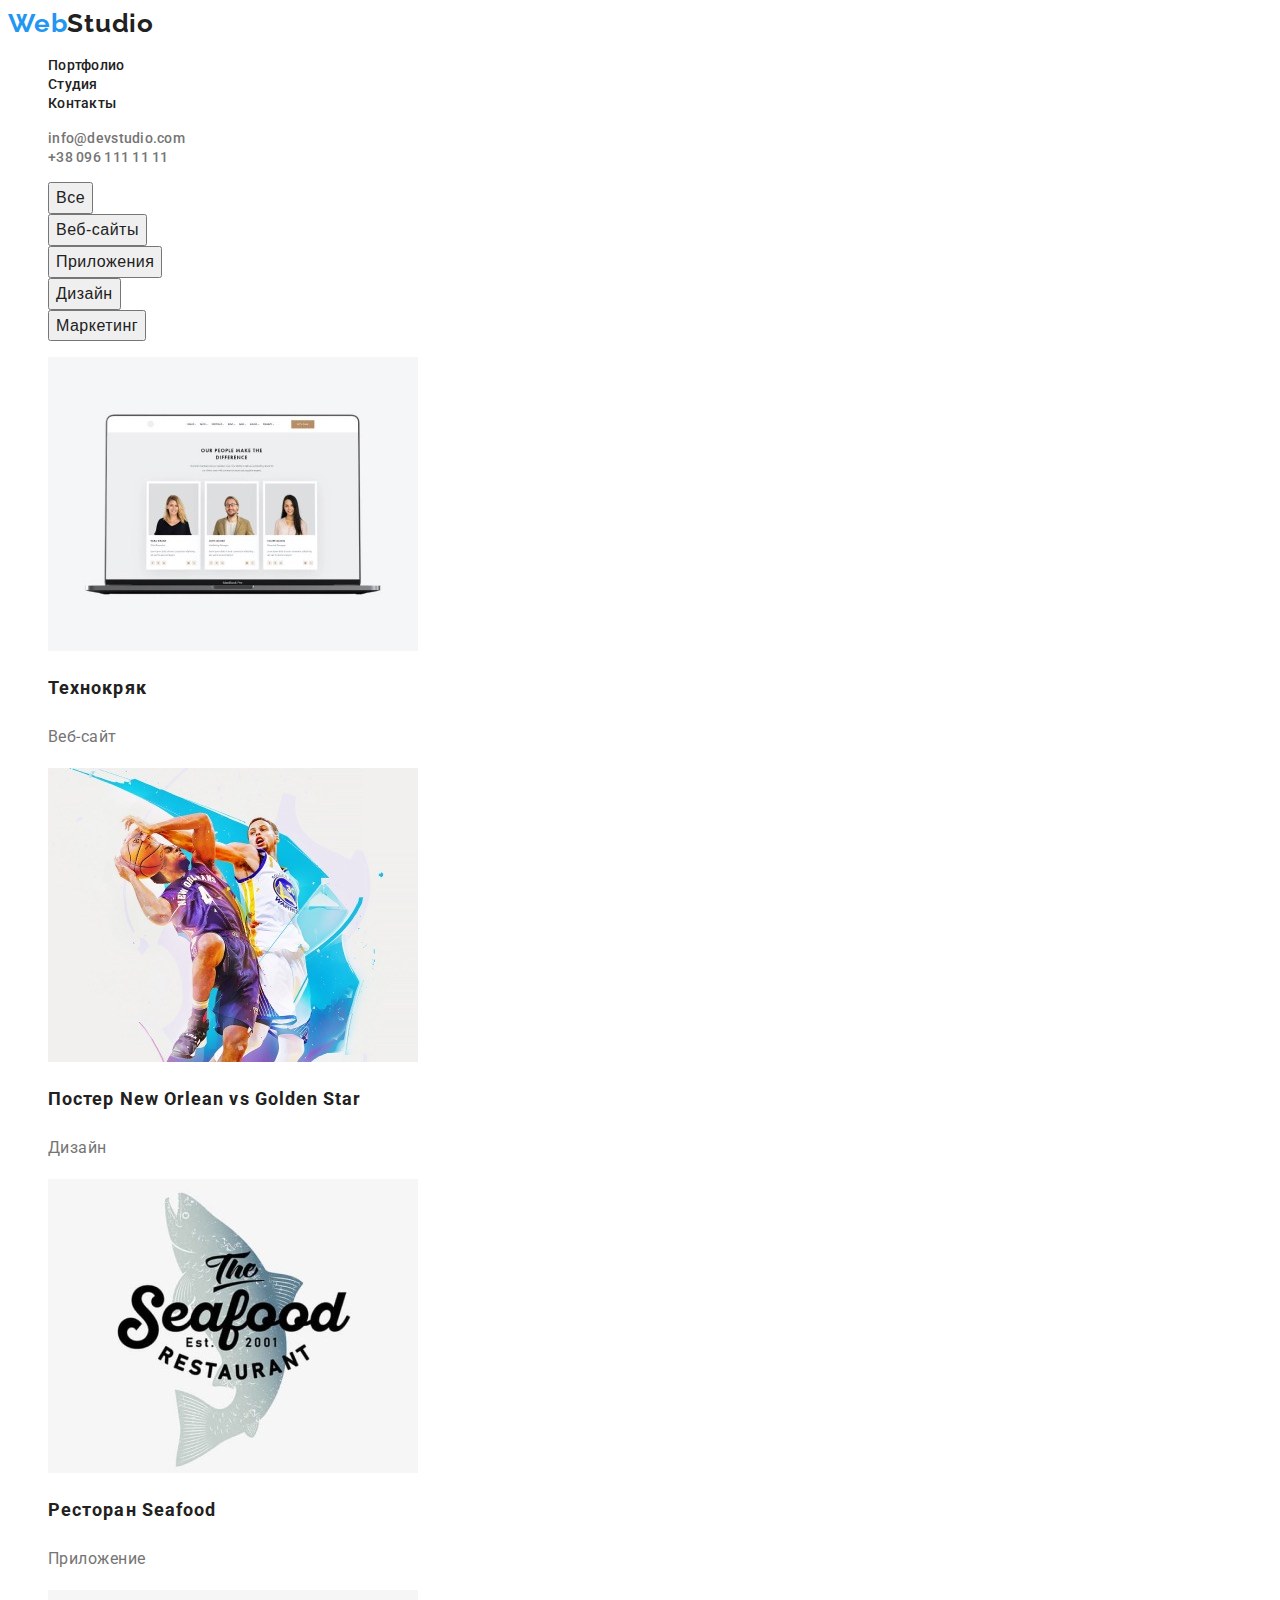
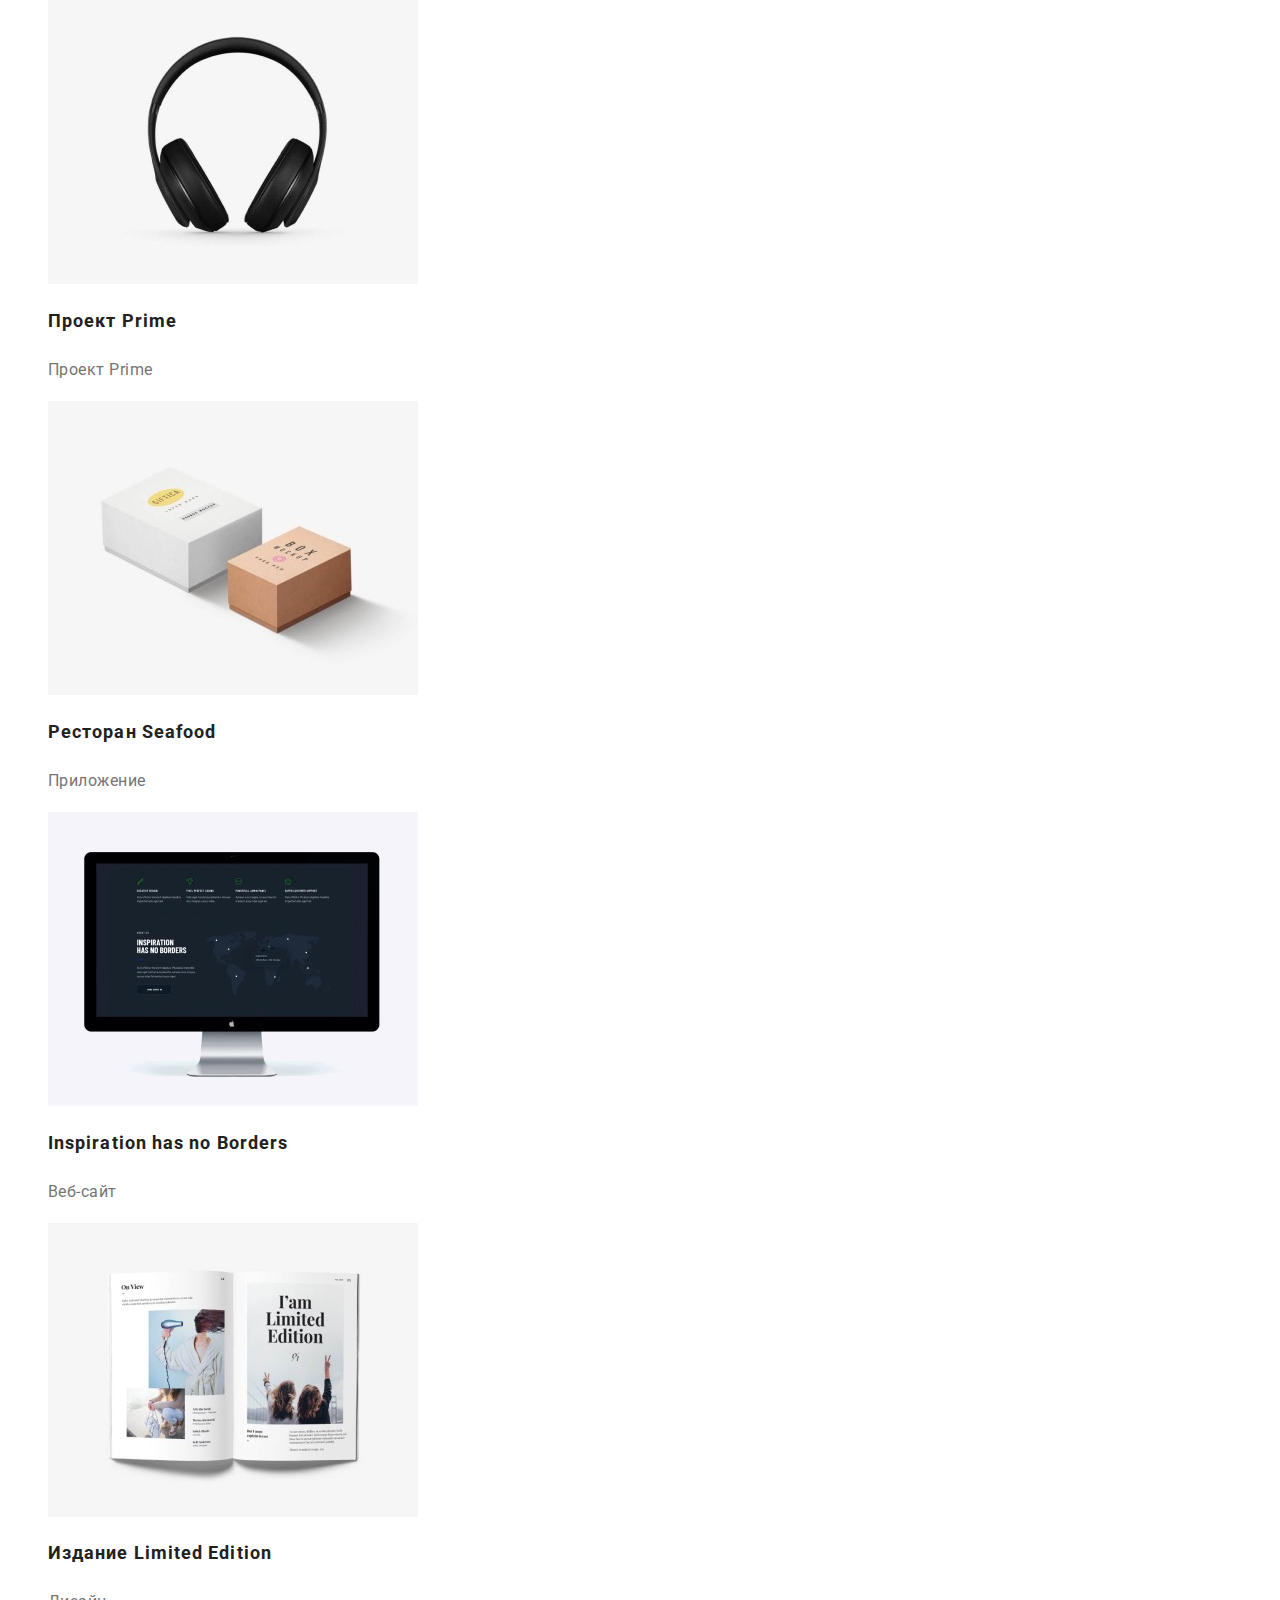
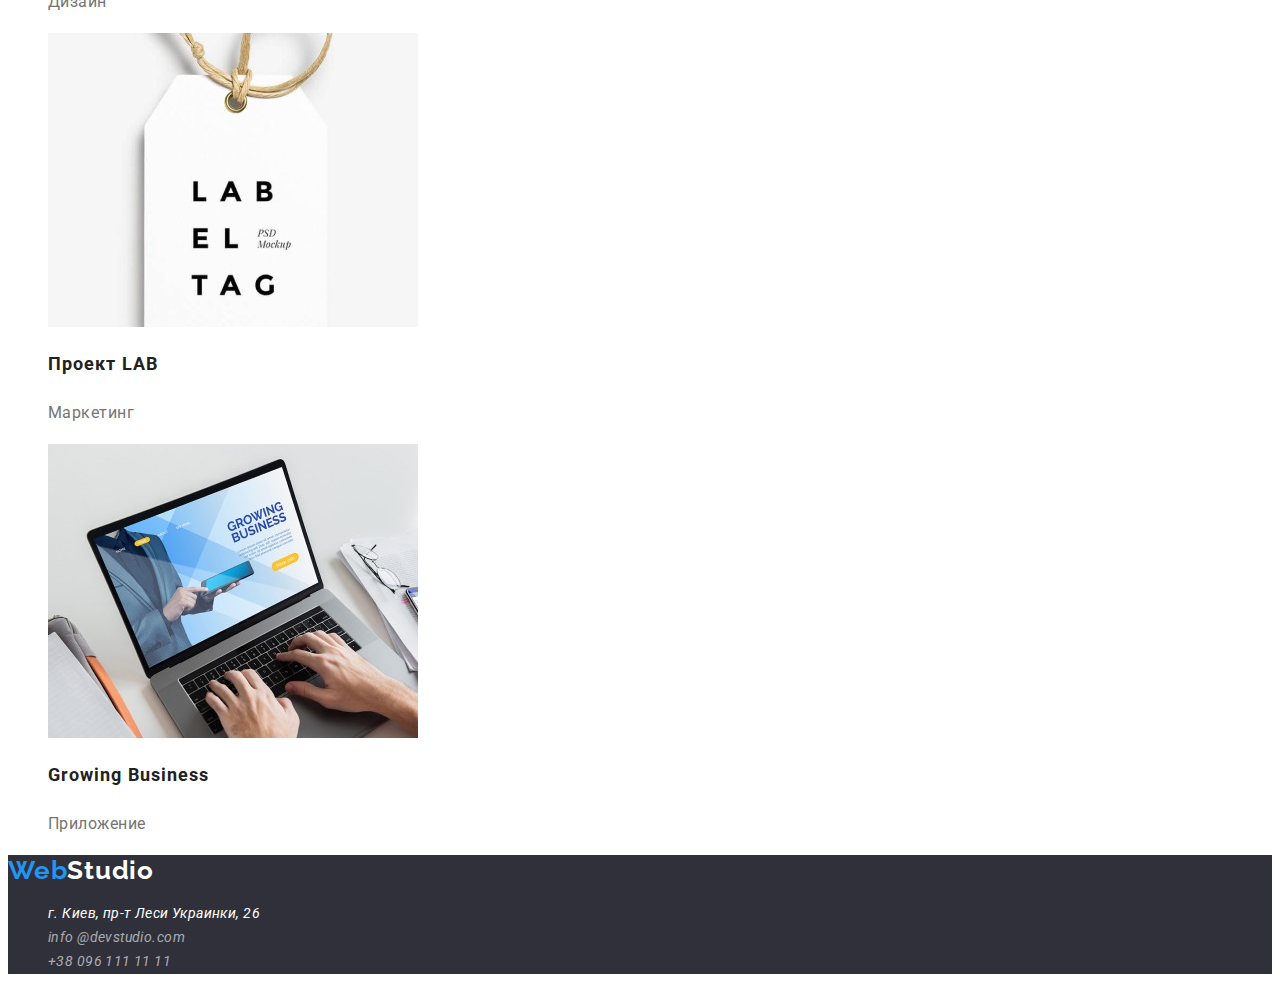
==== portfolio.html @ d3c2b0e6 "Лого" ====
<!DOCTYPE html>
 <html lang="ru">
 <head>
     <meta charset="UTF-8">
     <meta http-equiv="X-UA-Compatible" content="IE=edge">
     <meta name="viewport" content="width=device-width, initial-scale=1.0">
        <title>goit-markup-hw-01</title>
        <link rel="preconnect" href="https://fonts.googleapis.com">
        <link rel="preconnect" href="https://fonts.gstatic.com" crossorigin>
        <link href="https://fonts.googleapis.com/css2?family=Raleway:wght@700&family=Roboto:wght@400;500;700;900&display=swap"
            rel="stylesheet">
        <link rel="stylesheet" href="./css/styles.css">
 </head>
 <body>
     <!-- -------------------HEADER---------------------- -->
    <header class="header">
        <nav class="header-navigation">
            <a class="link" href="./index.html"><span class="header-logo">Web</span><span
                    class="header-logo2">Studio</span></a>
            <ul class="list header-list">
                <li><a class="link header-link headr-item" href="./portfolio.html">Портфолио</a></li>
                <li><a class="link header-link headr-item" href="./index.html">Студия</a></li>
                <li><a class="link header-link headr-item" href="">Контакты</a></li>
            </ul>
        </nav>
        <ul class="list contact">
            <li><a class="header-mail link" href="mailto:info@devstudio.com">info@devstudio.com</a></li>
            <li><a class="header-tel link" href="tel.:+380961111111">+38 096 111 11 11</a></li>
        </ul>
    </header>
    <!-- -------------------HEADER---------------------- -->
    <!-- -------------------MAIN---------------------- -->
    <main>
      <section>
            <h1 class="title">Наши работы</h1>
        <ul class="list">
            <li><button class="main-btn pointer" type="button">Все</button></li>
            <li><button class="main-btn pointer" type="button">Веб-сайты</button></li>
            <li><button class="main-btn pointer" type="button">Приложения</button></li>
            <li><button class="main-btn pointer" type="button">Дизайн</button></li>
            <li><button class="main-btn pointer" type="button">Маркетинг</button></li>
       </ul>
        </section>
        <section>
        <ul class="list">
            <li>
                <img src="images/web-site.jpg" alt="Ноутбук с открытым веб-сайтом" width="370">
                    <h2 class="hero-subtitle">Технокряк</h2>
                    <p class="hero-text">Веб-сайт</p>
            </li>
            <li>
                <img src="images/basketball.jpg" alt="играют в баскетбол" width="370">
                    <h2 class="hero-subtitle">Постер New Orlean vs Golden Star</h2>
                        <p class="hero-text">Дизайн</p>
            </li>
            <li>
                <img src="images/fish.jpg " alt="постер рыбного ресторана" width="370">
                    <h2 class="hero-subtitle">Ресторан Seafood</h2>
                    <p class="hero-text">Приложение</p>
            </li>
            <li>
                <img src="images/headphones.jpg" alt="наушники" width="370">
                    <h2 class="hero-subtitle">Проект Prime</h2>
                    <p class="hero-text">Проект Prime</p>
            </li>
            <li>
                <img src="images/box.jpg" alt="ящики" width="370">
                    <h2 class="hero-subtitle">Ресторан Seafood</h2>
                    <p class="hero-text">Приложение</p>
            </li>
            <li>
                <img src="images/screen.jpg" alt="экран с веб-сайтом" width="370">
                    <h2 class="hero-subtitle" lang="en">Inspiration has no Borders</h2>
                    <p class="hero-text">Веб-сайт</p>
            </li>
            <li>
                <img src="images/magazine.jpg" alt="журнал" width="370">
                    <h2 class="hero-subtitle">Издание Limited Edition</h2>
                    <p class="hero-text">Дизайн</p>
            </li>
            <li>
                <img src="images/label.jpg" alt="етикетка" width="370">
                    <h2 class="hero-subtitle">Проект LAB</h2>
                    <p class="hero-text">Маркетинг</p>
            </li>
            <li>
                <img src="images/laptop.jpg" alt="ноутбук" width="370">
                    <h2 class="hero-subtitle" lang="en">Growing Business</h2>
                    <p class="hero-text">Приложение</p>
            </li>
        </ul>
        </section>
    </main>
    <!-- -------------------MAIN---------------------- -->
    <!-- -------------------FOOTER---------------------- -->
<footer class="footer">
    <a class="link" href=""><span class="footer-logo">Web</span><span class="footer-logo2">Studio</span></a>
    <address>
        <ul class="list">
            <li><a class="footer-address link" href="https://goo.gl/maps/cXe5NP5aKkesT4md6" target="_blank">г. Киев,
                    пр-т Леси Украинки, 26</a></li>
            <li><a class="footer-mail link" href="mailto:info@devstudio.com">info @devstudio.com</a></li>
            <li><a class="footer-tel link" href="tel.:+380961111111">+38 096 111 11 11</a></li>
        </ul>
    </address>
</footer>
<!-- -------------------FOOTER---------------------- -->
 </body>
 </html>
---- css/styles.css ----
:root {
  --main-title-color: #ffffff;
  --second-title-color: #212121;
  --main-text-color: #757575;
  --second-text-color: rgba(255, 255, 255, 0.6);
  --accent-color: #2196f3;
  --main-btn-color: #ffffff;
  --header-text-color: #212121;
  --second-btn-color: #212121;
}

body {
  font-family: 'Roboto', sans-serif;
}
.list {
  list-style: none;
}
.link {
  text-decoration: none;
}

/*-----------------HEADER-----------------*/
.header-logo {
  font-family: Raleway;
  font-weight: 700;
  font-size: 26px;
  line-height: 1.19;
  letter-spacing: 0.03em;
  color: var(--accent-color);
}
.header-logo2 {
  font-family: Raleway;
  font-weight: 700;
  font-size: 26px;
  line-height: 1.19;
  letter-spacing: 0.03em;
  color: var(--header-text-color);
}
.header-link {
  font-weight: 500;
  font-size: 14px;
  line-height: 1.14;
  letter-spacing: 0.02em;
  color: var(--header-text-color);
}
.header-link:hover,
.header-link:focus {
  color: var(--accent-color);
}

.header-mail {
  font-weight: 500;
  font-size: 14px;
  line-height: 1.14;
  letter-spacing: 0.02em;
  color: var(--main-text-color);
}
.header-mail:hover,
.header-mail:focus {
  color: var(--accent-color);
}
.header-tel {
  font-weight: 500;
  font-size: 14px;
  line-height: 1.14;
  letter-spacing: 0.02em;
  color: var(--main-text-color);
}
.header-tel:hover,
.header-tel:focus {
  color: var(--accent-color);
}
/*-----------------HEADER-----------------*/
/*--------------HERO----------------------*/
.pointer {
  cursor: pointer;
}

.title {
  display: none;
}
.hero-title {
  font-weight: 900;
  font-size: 44px;
  line-height: 1.36;
  /* or 136% */
  text-align: center;
  letter-spacing: 0.06em;
  text-transform: uppercase;
  color: var(--main-title-color);
}
.hero {
  background-color: #2f303a;
}
.hero-button {
  font-size: 16px;
  line-height: 1.87;
  /* identical to box height, or 187% */
  display: flex;
  align-items: center;
  text-align: center;
  letter-spacing: 0.06em;
  color: var(--main-btn-color);
}
/*.hero-button:hover .hero-button:focus {
}*/

/*--------------HERO----------------------*/
/*--------------ABOUT---------------------*/
.about-title {
  font-size: 14px;
  line-height: 1.14;
  letter-spacing: 0.03em;
  text-transform: uppercase;
  color: var(--second-title-color);
}
.about-text {
  font-size: 14px;
  line-height: 1.71;
  letter-spacing: 0.03em;
  color: var(--main-text-color);
}
.about-title2 {
  font-size: 36px;
  line-height: 1.16;
  text-align: center;
  letter-spacing: 0.03em;
  color: var(--second-title-color);
}
/*--------------ABOUT---------------------*/
/*------------------MAIN-------------------*/
.main-title {
  font-size: 36px;
  line-height: 1.16;
  text-align: center;
  letter-spacing: 0.03em;
  color: var(--second-title-color);
}
.main-subtitle {
  font-weight: 500;
  font-size: 16px;
  line-height: 1.18;
  text-align: center;
  letter-spacing: 0.03em;
  color: var(--second-title-color);
}
.main-text {
  font-size: 16px;
  line-height: 1.18;
  text-align: center;
  letter-spacing: 0.03em;
  color: var(--main-text-color);
}
/*------------------MAIN-------------------*/
/*--------------------FOOTER----------------------*/
.footer {
  background-color: #2f303a;
}
.footer-logo {
  font-family: Raleway;
  font-weight: 700;
  font-size: 26px;
  line-height: 1.19;
  letter-spacing: 0.03em;
  color: var(--accent-color);
}
.footer-logo2 {
  font-family: Raleway;
  font-weight: 700;
  font-size: 26px;
  line-height: 1.19;
  letter-spacing: 0.03em;
  color: var(--main-btn-color);
}
.footer-address {
  font-size: 14px;
  line-height: 1.71;
  letter-spacing: 0.03em;
  color: var(--main-title-color);
}
.footer-address:hover,
.footer-address:focus {
  color: var(--accent-color);
}

.footer-mail {
  font-weight: normal;
  font-size: 14px;
  line-height: 1.71;
  letter-spacing: 0.03em;
  color: var(--second-text-color);
}
.footer-mail:hover,
.footer-mail:focus {
  color: var(--accent-color);
}
.footer-tel {
  font-size: 14px;
  line-height: 1.71;
  letter-spacing: 0.03em;
  color: var(--second-text-color);
}
.footer-tel:hover,
.footer-tel:focus {
  color: var(--accent-color);
}
/*--------------------FOOTER----------------------*/

/*---------------PORTOFOLIO--------------*/
.main-btn {
  font-weight: 500;
  font-size: 16px;
  line-height: 1.62;
  text-align: center;
  letter-spacing: 0.03em;
  color: var(--second-btn-color);
}
.hero-subtitle {
  font-size: 18px;
  line-height: 2;
  letter-spacing: 0.06em;
  color: var(--header-text-color);
}
.hero-text {
  font-size: 16px;
  line-height: 1.87;
  letter-spacing: 0.03em;
  color: var(--main-text-color);
}
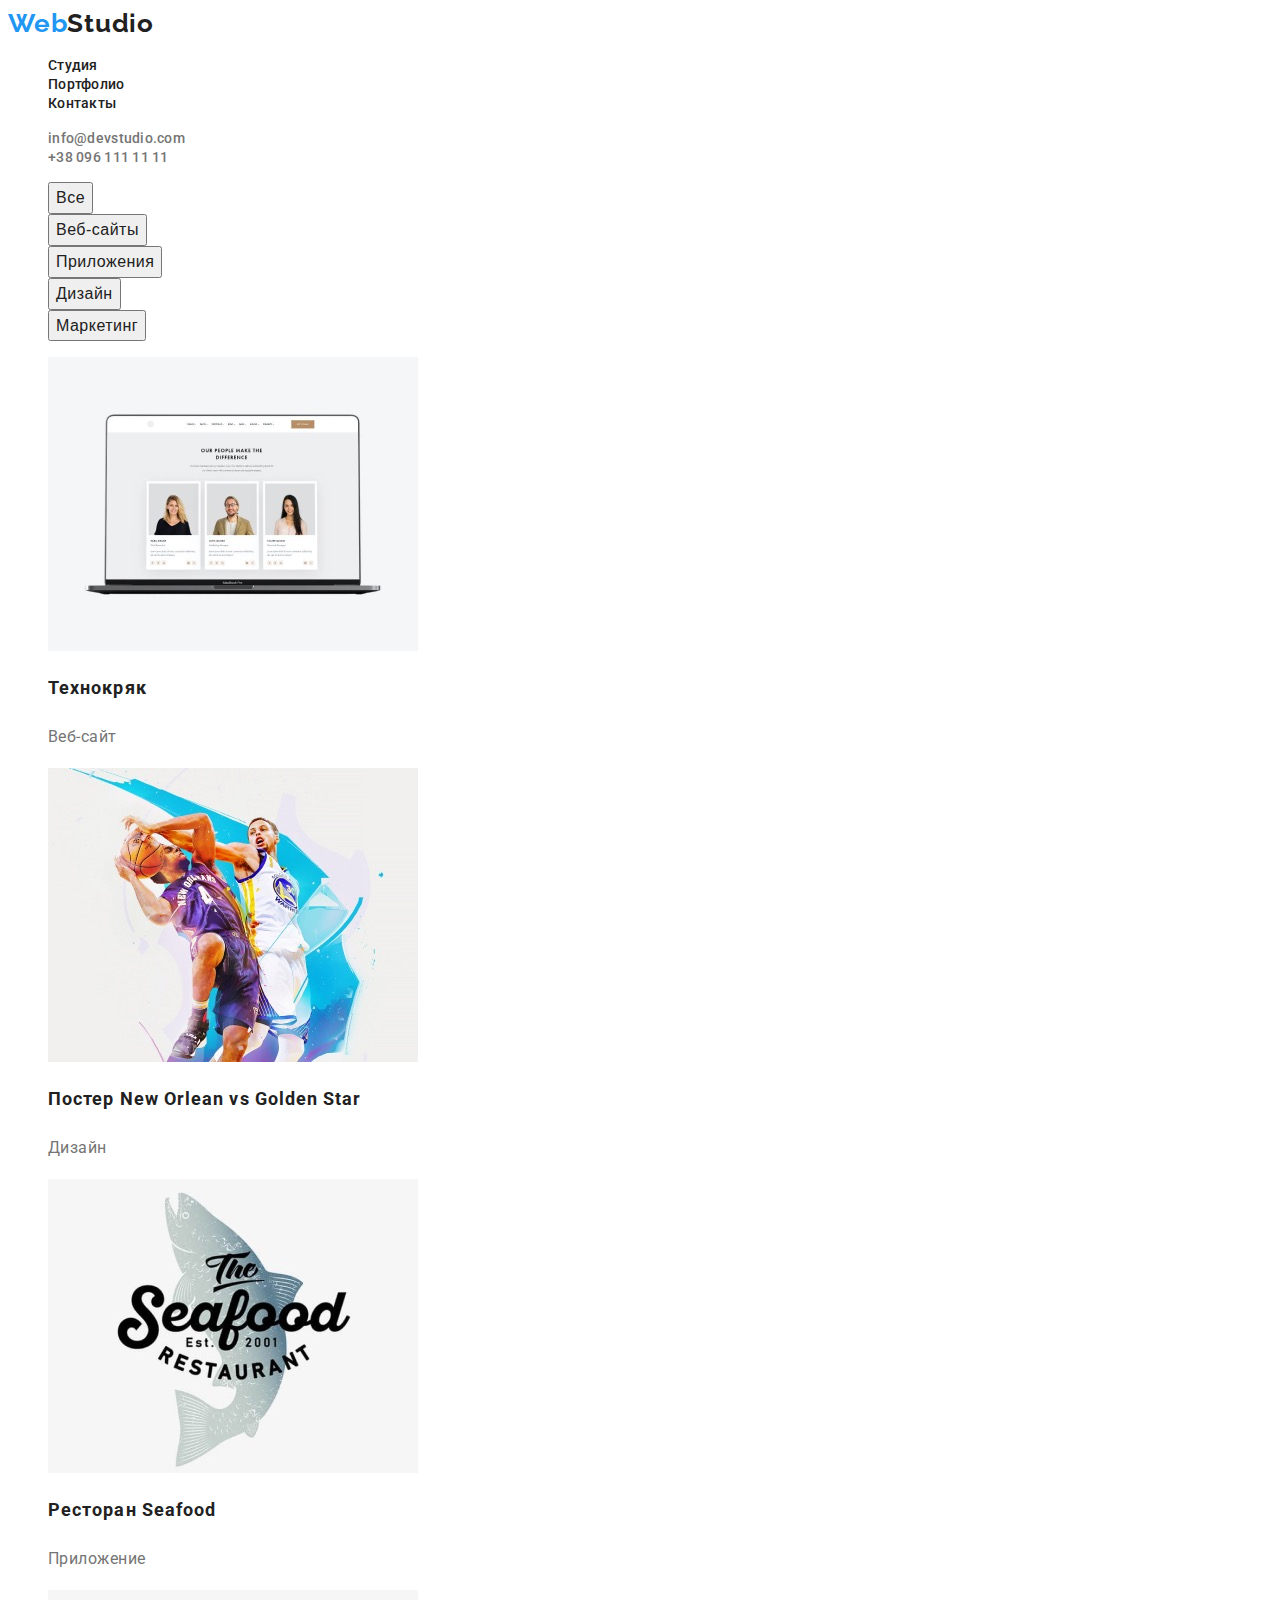
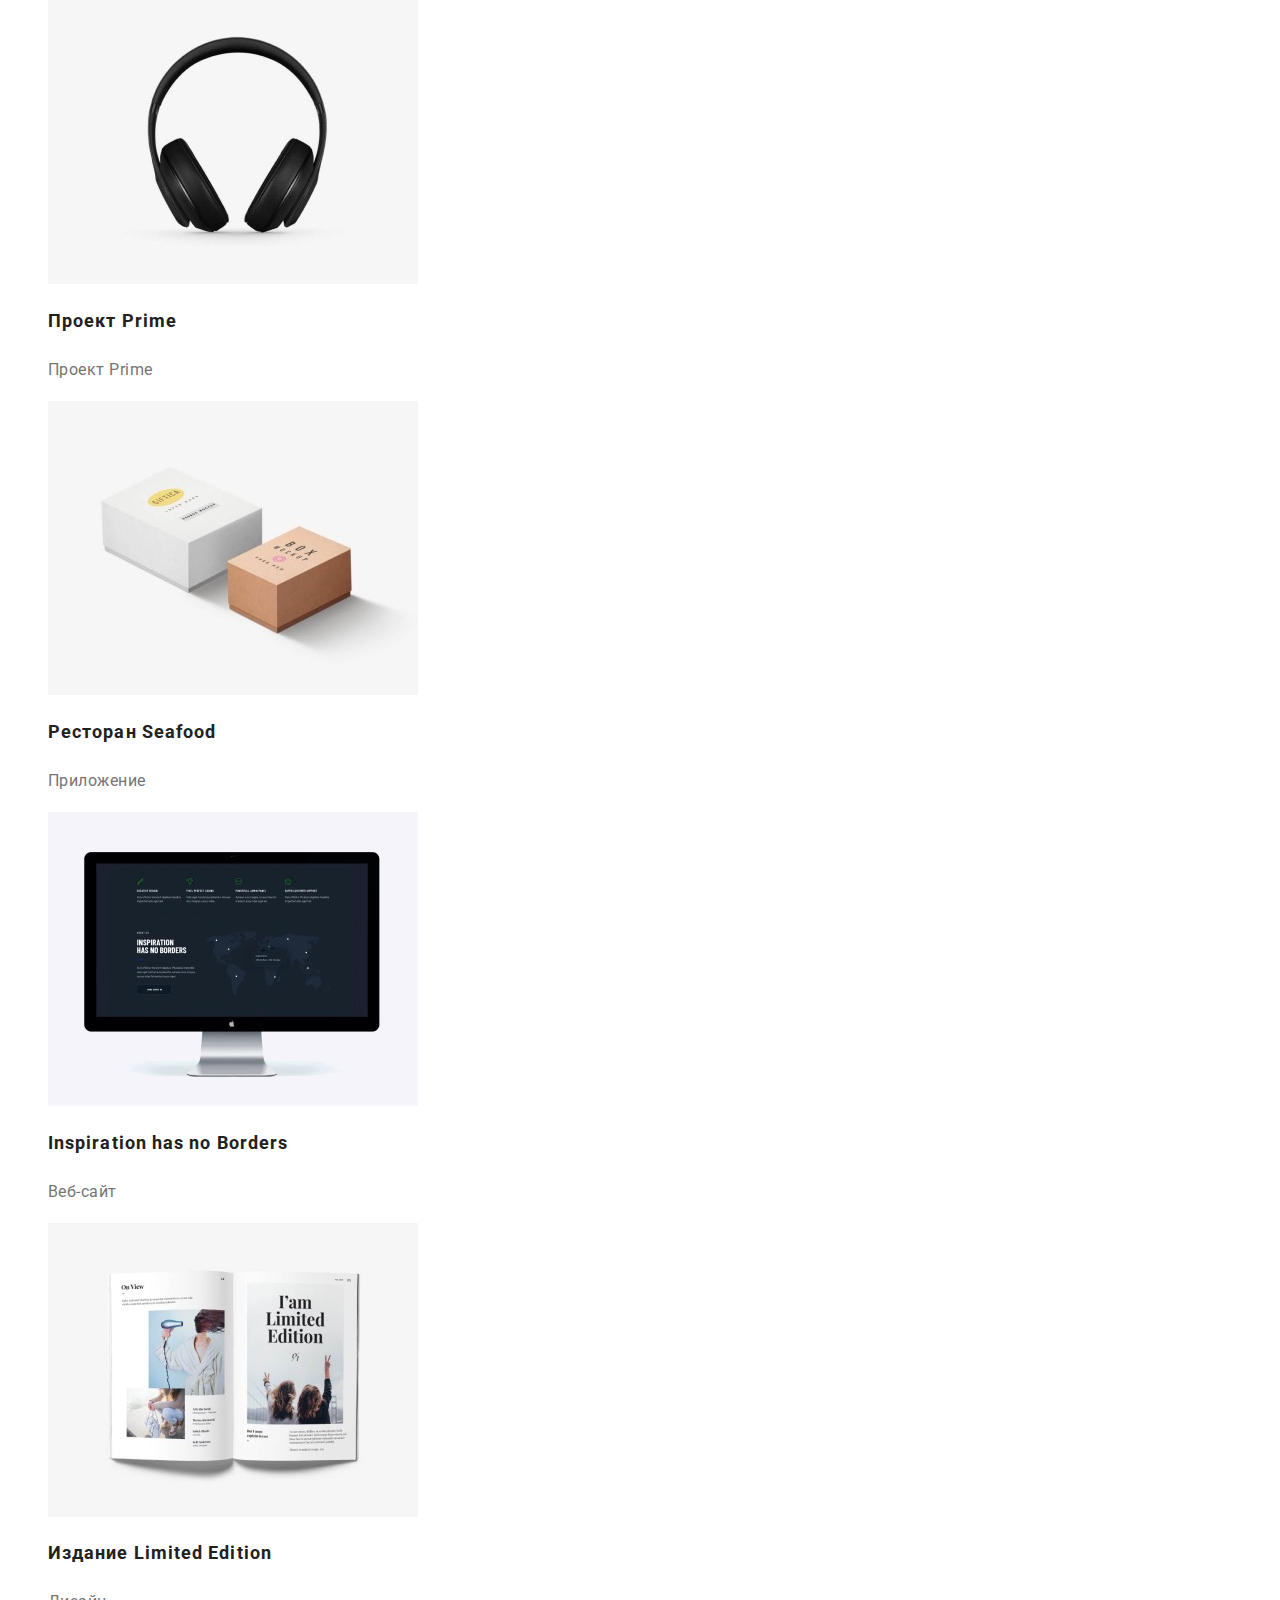
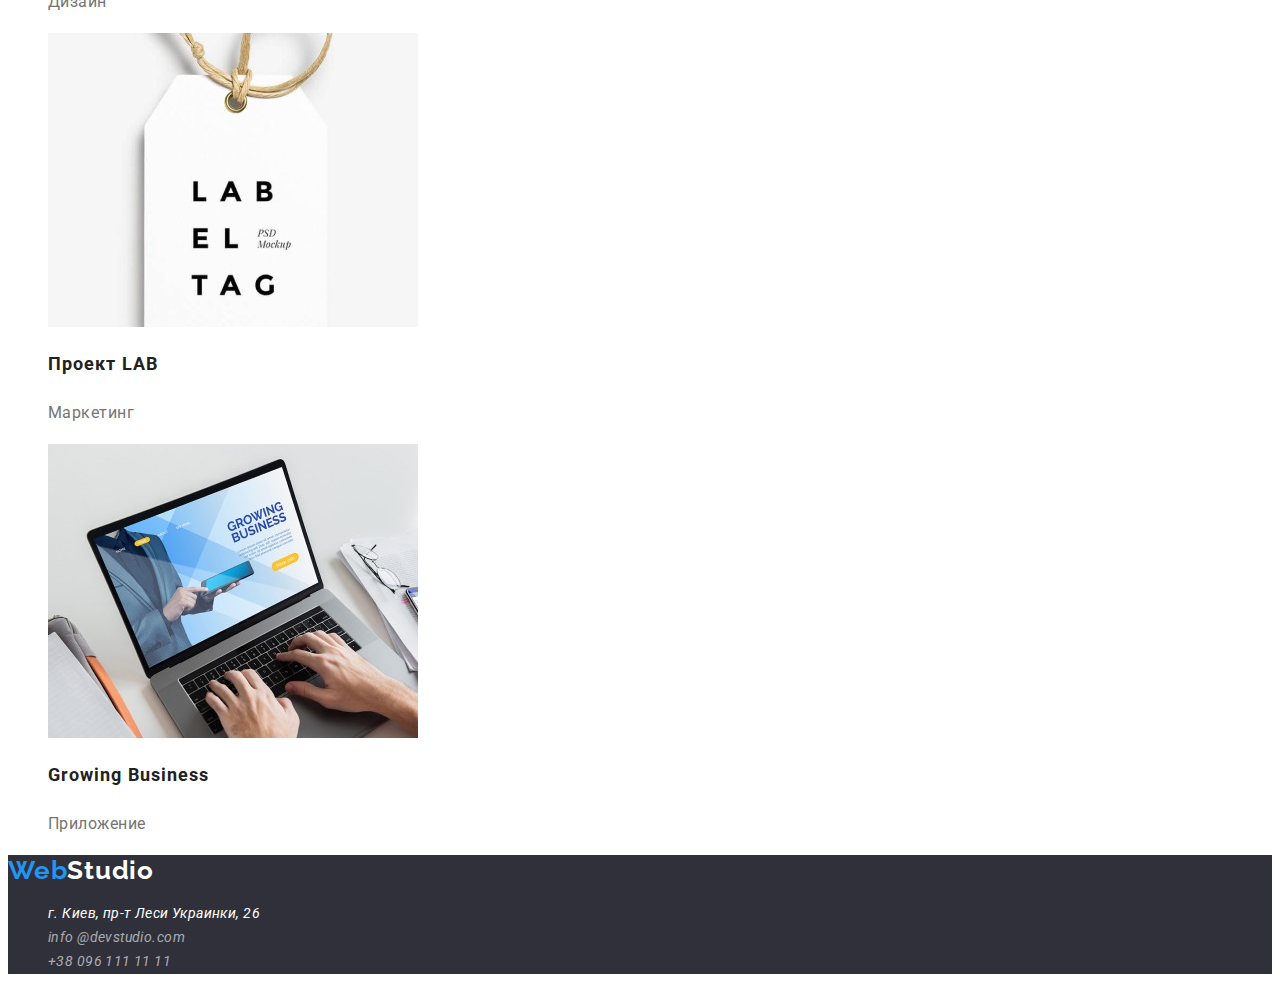
==== commit cc99b5e3: "цвет кнопки" ====
--- a/portfolio.html
+++ b/portfolio.html
@@ -18,8 +18,8 @@
             <a class="link" href="./index.html"><span class="header-logo">Web</span><span
                     class="header-logo2">Studio</span></a>
             <ul class="list header-list">
+                <li><a class="link header-link headr-item" href="./index.html">Студия</a></li>
                 <li><a class="link header-link headr-item" href="./portfolio.html">Портфолио</a></li>
-                <li><a class="link header-link headr-item" href="./index.html">Студия</a></li>
                 <li><a class="link header-link headr-item" href="">Контакты</a></li>
             </ul>
         </nav>
@@ -40,8 +40,7 @@
             <li><button class="main-btn pointer" type="button">Дизайн</button></li>
             <li><button class="main-btn pointer" type="button">Маркетинг</button></li>
        </ul>
-        </section>
-        <section>
+       
         <ul class="list">
             <li>
                 <img src="images/web-site.jpg" alt="Ноутбук с открытым веб-сайтом" width="370">
--- a/css/styles.css
+++ b/css/styles.css
@@ -72,9 +72,6 @@
 }
 /*-----------------HEADER-----------------*/
 /*--------------HERO----------------------*/
-.pointer {
-  cursor: pointer;
-}
 
 .title {
   display: none;
@@ -83,7 +80,6 @@
   font-weight: 900;
   font-size: 44px;
   line-height: 1.36;
-  /* or 136% */
   text-align: center;
   letter-spacing: 0.06em;
   text-transform: uppercase;
@@ -93,17 +89,24 @@
   background-color: #2f303a;
 }
 .hero-button {
+  font-weight: bold;
   font-size: 16px;
   line-height: 1.87;
-  /* identical to box height, or 187% */
   display: flex;
   align-items: center;
   text-align: center;
   letter-spacing: 0.06em;
   color: var(--main-btn-color);
 }
+.hero-button {
+  background-color: var(--accent-color);
+}
 /*.hero-button:hover .hero-button:focus {
 }*/
+
+.pointer {
+  cursor: pointer;
+}
 
 /*--------------HERO----------------------*/
 /*--------------ABOUT---------------------*/
@@ -215,6 +218,7 @@
   letter-spacing: 0.03em;
   color: var(--second-btn-color);
 }
+
 .hero-subtitle {
   font-size: 18px;
   line-height: 2;
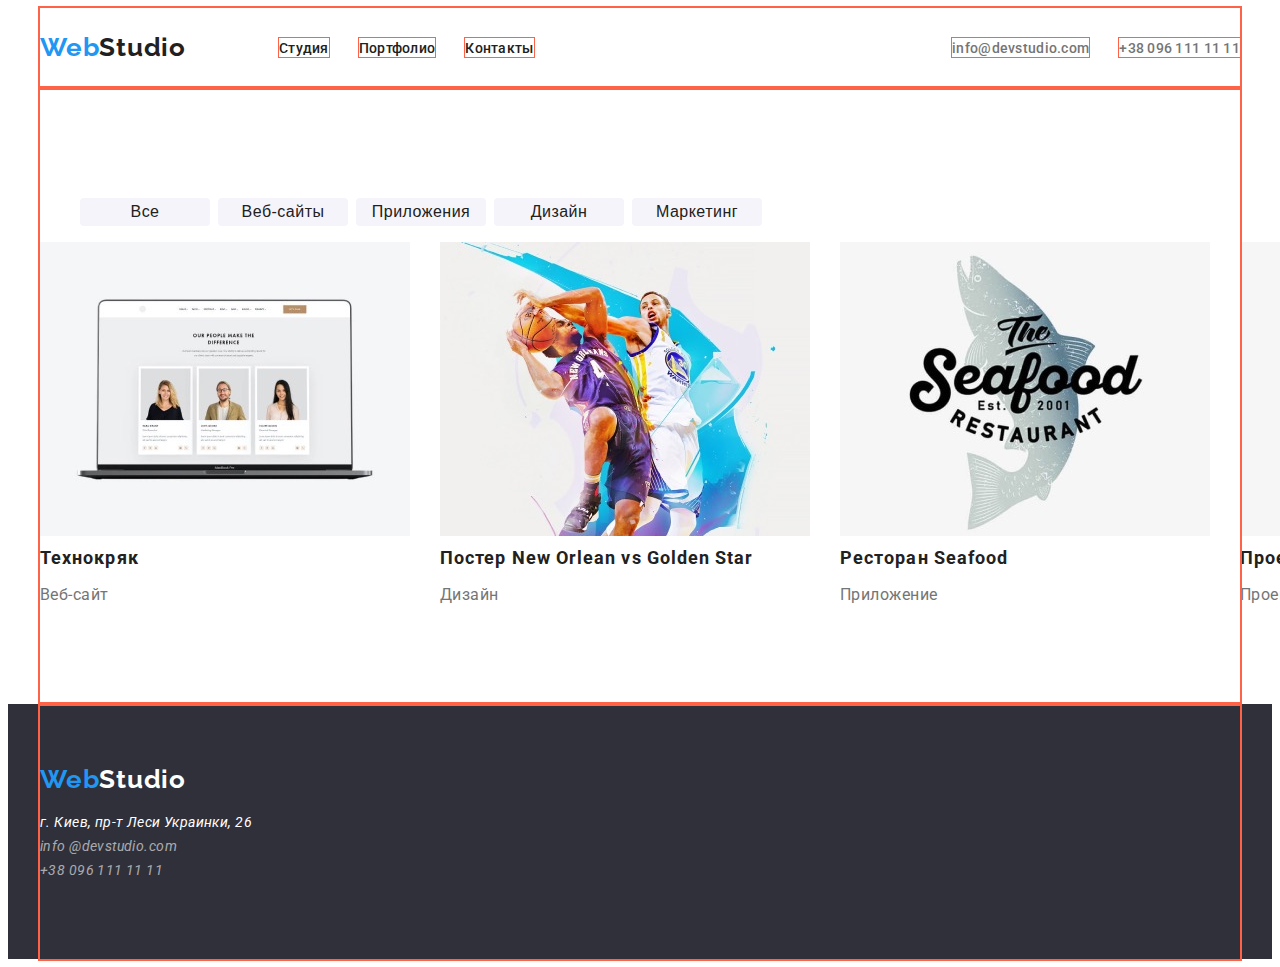
==== commit 290ba152: "Блочная модель" ====
--- a/portfolio.html
+++ b/portfolio.html
@@ -9,11 +9,15 @@
         <link rel="preconnect" href="https://fonts.gstatic.com" crossorigin>
         <link href="https://fonts.googleapis.com/css2?family=Raleway:wght@700&family=Roboto:wght@400;500;700;900&display=swap"
             rel="stylesheet">
+            <link rel="stylesheet" href="https://cdnjs.cloudflare.com/ajax/libs/modern-normalize/1.1.0/modern-normalize.min.css"
+                integrity="sha512-wpPYUAdjBVSE4KJnH1VR1HeZfpl1ub8YT/NKx4PuQ5NmX2tKuGu6U/JRp5y+Y8XG2tV+wKQpNHVUX03MfMFn9Q=="
+                crossorigin="anonymous" referrerpolicy="no-referrer" />
         <link rel="stylesheet" href="./css/styles.css">
  </head>
  <body>
      <!-- -------------------HEADER---------------------- -->
-    <header class="header">
+<header class="header">
+    <div class="container-header">
         <nav class="header-navigation">
             <a class="link" href="./index.html"><span class="header-logo">Web</span><span
                     class="header-logo2">Studio</span></a>
@@ -22,18 +26,20 @@
                 <li><a class="link header-link headr-item" href="./portfolio.html">Портфолио</a></li>
                 <li><a class="link header-link headr-item" href="">Контакты</a></li>
             </ul>
+            <ul class="list contact">
+                <li><a class="header-mail link" href="mailto:info@devstudio.com">info@devstudio.com</a></li>
+                <li><a class="header-tel link" href="tel.:+380961111111">+38 096 111 11 11</a></li>
+            </ul>
         </nav>
-        <ul class="list contact">
-            <li><a class="header-mail link" href="mailto:info@devstudio.com">info@devstudio.com</a></li>
-            <li><a class="header-tel link" href="tel.:+380961111111">+38 096 111 11 11</a></li>
-        </ul>
-    </header>
+    </div>
+</header>
     <!-- -------------------HEADER---------------------- -->
     <!-- -------------------MAIN---------------------- -->
     <main>
+        <div class="container-main-portfolio">
       <section>
-            <h1 class="title">Наши работы</h1>
-        <ul class="list">
+            <h1 class="title-portfolio">Наши работы</h1>
+        <ul class="list-btn">
             <li><button class="main-btn pointer" type="button">Все</button></li>
             <li><button class="main-btn pointer" type="button">Веб-сайты</button></li>
             <li><button class="main-btn pointer" type="button">Приложения</button></li>
@@ -41,7 +47,7 @@
             <li><button class="main-btn pointer" type="button">Маркетинг</button></li>
        </ul>
        
-        <ul class="list">
+            <ul class="list list-portfolio">
             <li>
                 <img src="images/web-site.jpg" alt="Ноутбук с открытым веб-сайтом" width="370">
                     <h2 class="hero-subtitle">Технокряк</h2>
@@ -89,19 +95,22 @@
             </li>
         </ul>
         </section>
+    </div>
     </main>
     <!-- -------------------MAIN---------------------- -->
     <!-- -------------------FOOTER---------------------- -->
 <footer class="footer">
-    <a class="link" href=""><span class="footer-logo">Web</span><span class="footer-logo2">Studio</span></a>
-    <address>
-        <ul class="list">
-            <li><a class="footer-address link" href="https://goo.gl/maps/cXe5NP5aKkesT4md6" target="_blank">г. Киев,
-                    пр-т Леси Украинки, 26</a></li>
-            <li><a class="footer-mail link" href="mailto:info@devstudio.com">info @devstudio.com</a></li>
-            <li><a class="footer-tel link" href="tel.:+380961111111">+38 096 111 11 11</a></li>
-        </ul>
-    </address>
+    <div class="container-footer">
+        <a class="link" href=""><span class="footer-logo">Web</span><span class="footer-logo2">Studio</span></a>
+        <address>
+            <ul class="list-adress">
+                <li><a class="footer-address link" href="https://goo.gl/maps/cXe5NP5aKkesT4md6" target="_blank">г. Киев,
+                        пр-т Леси Украинки, 26</a></li>
+                <li><a class="footer-mail link" href="mailto:info@devstudio.com">info @devstudio.com</a></li>
+                <li><a class="footer-tel link" href="tel.:+380961111111">+38 096 111 11 11</a></li>
+            </ul>
+        </address>
+    </div>
 </footer>
 <!-- -------------------FOOTER---------------------- -->
  </body>
--- a/css/styles.css
+++ b/css/styles.css
@@ -12,7 +12,9 @@
 body {
   font-family: 'Roboto', sans-serif;
 }
-.list {
+.list,
+.list-adress,
+.list-btn {
   list-style: none;
 }
 .link {
@@ -70,21 +72,71 @@
 .header-tel:focus {
   color: var(--accent-color);
 }
+.header-list,
+.contact {
+  display: block;
+  display: flex;
+}
+
+.header-list li {
+  outline: 1px solid tomato;
+  margin-right: 50px;
+}
+.header-list li:last-child {
+  margin-right: 0px;
+}
+.contact li {
+  outline: 1px solid tomato;
+  margin-right: 50px;
+}
+.contact li:last-child {
+  margin-right: 0px;
+}
+.header-navigation {
+  display: flex;
+  align-items: center;
+}
+.header-list {
+  margin-left: 93px;
+  /* margin-right: 331px; */
+}
+.contact {
+  margin-left: auto;
+}
+/* .conteiner-header .item:not(:last-child) {
+   margin-right: 50px;
+} */
+}
+
+/* .header-navigation {
+  padding: 0px;
+  margin: 0px;
+} */
 /*-----------------HEADER-----------------*/
 /*--------------HERO----------------------*/
-
-.title {
+/* .list {
+  display: flex;
+} */
+.title, .title-portfolio {
   display: none;
 }
+.hero {
+  text-align: center;
+}
 .hero-title {
+  margin-top: 0px;
+  margin-bottom: 30px;
   font-weight: 900;
   font-size: 44px;
   line-height: 1.36;
-  text-align: center;
+  /* text-align: center; */
   letter-spacing: 0.06em;
   text-transform: uppercase;
   color: var(--main-title-color);
-}
+  width: 696px;
+
+}
+
 .hero {
   background-color: #2f303a;
 }
@@ -111,6 +163,7 @@
 /*--------------HERO----------------------*/
 /*--------------ABOUT---------------------*/
 .about-title {
+  margin-bottom: 10px;
   font-size: 14px;
   line-height: 1.14;
   letter-spacing: 0.03em;
@@ -130,9 +183,25 @@
   letter-spacing: 0.03em;
   color: var(--second-title-color);
 }
+.list li {
+  margin-right: 30px;
+}
+.list li:last-child {
+  margin-right: 0px;
+}
+/* .container-about .item:last-child {
+  margin-right: 0px;
+}
+.container-main .item:last-child {
+  margin-right: 0px; */
+}
 /*--------------ABOUT---------------------*/
 /*------------------MAIN-------------------*/
+.main {
+  background-color: #f5f4fa;
+}
 .main-title {
+  margin-bottom: 30px;
   font-size: 36px;
   line-height: 1.16;
   text-align: center;
@@ -140,6 +209,7 @@
   color: var(--second-title-color);
 }
 .main-subtitle {
+  margin-bottom: 10px;
   font-weight: 500;
   font-size: 16px;
   line-height: 1.18;
@@ -153,6 +223,12 @@
   text-align: center;
   letter-spacing: 0.03em;
   color: var(--main-text-color);
+}
+.container-about-img li {
+  margin-right: 30px;
+}
+.main {
+  background-color: #F5F4FA;
 }
 /*------------------MAIN-------------------*/
 /*--------------------FOOTER----------------------*/
@@ -210,6 +286,13 @@
 /*--------------------FOOTER----------------------*/
 
 /*---------------PORTOFOLIO--------------*/
+.list-btn li{
+  margin-right: 8px;
+}
+/* .list-btn {
+margin-left: auto;
+margin-right: auto;} */
+
 .main-btn {
   font-weight: 500;
   font-size: 16px;
@@ -217,9 +300,20 @@
   text-align: center;
   letter-spacing: 0.03em;
   color: var(--second-btn-color);
+  border-radius: 4px;
+  min-width: 130px;
+  background-color: #F5F4FA;
+  border: none;
+  /* outline: none; */
+}
+.main-btn:focus,
+.main-btn:hover {
+  color: var(--accent-color);
 }
 
 .hero-subtitle {
+  margin-top: 0px;
+  margin-bottom: 4px;
   font-size: 18px;
   line-height: 2;
   letter-spacing: 0.06em;
@@ -231,3 +325,116 @@
   letter-spacing: 0.03em;
   color: var(--main-text-color);
 }
+
+.title-portfolio { 
+  display: none;
+}
+
+/* ------------––––––––––––––––Отступы––––––––––––––––----------- */
+.list,
+.list-adress {
+  padding: 0px;
+  outline: 2px so tomato;
+  /* border: 5px solid blueviolet;
+  padding: 20 px;
+  margin: 20px; */
+}
+
+.hero-button {
+  min-width: 200px;
+  display: inline-block;
+  padding: 10px 32px;
+  border-radius: 4px;
+  text-align: center;
+  border: none;
+  /* outline: none; */
+}
+.header {
+  width: 1200px;
+  margin-left: auto;
+  margin-right: auto;
+  outline: 2px solid tomato;
+
+   padding-top: 24px;
+  padding-bottom: 25px;
+}
+/* .container-main-portfolio {
+padding-top: 94px;
+}
+.list-portfolio {
+  margin-top: 50px;
+} */
+
+.container-about {
+  width: 1200px;
+  margin-left: auto;
+  margin-right: auto;
+  outline: 2px solid tomato;
+}
+.container-about-img {
+  width: 1200px;
+  margin-left: auto;
+  margin-right: auto;
+  outline: 2px solid tomato;
+}
+.container-main,
+.container-main-portfolio {
+  width: 1200px;
+  margin-left: auto;
+  margin-right: auto;
+  outline: 2px solid tomato;
+}
+.container-footer {
+  width: 1200px;
+  margin-left: auto;
+  margin-right: auto;
+  outline: 2px solid tomato;
+
+  padding-top: 60px;
+  padding-bottom: 60px;
+}
+
+
+/* убрала отступы */
+.contact,
+.about-title2,
+.main-title,
+.list,
+h2,
+p {
+  margin-top: 0px;
+  margin-bottom: 0px;
+}
+
+.container-about,
+.container-main-portfolio {
+  padding-top: 94px;
+  padding-bottom: 94px;
+  /* margin-left: auto;
+  margin-right: auto; */
+}
+.container-about-img {
+  padding-bottom: 94px;
+}
+.container-main {
+  padding-top: 94px;
+  padding-bottom: 94px;
+}
+.about-title2 {
+  margin-bottom: 50px;
+}
+.main-title {
+  margin-bottom: 50px;
+}
+.list, .list-btn {
+  display: flex;
+}
+.hero-button {
+  margin-top: 30px;
+  margin-bottom: 200px;
+}
+.hero-title {
+  margin-left: auto;
+  margin-right: auto;
+  padding-top: 200px;
+}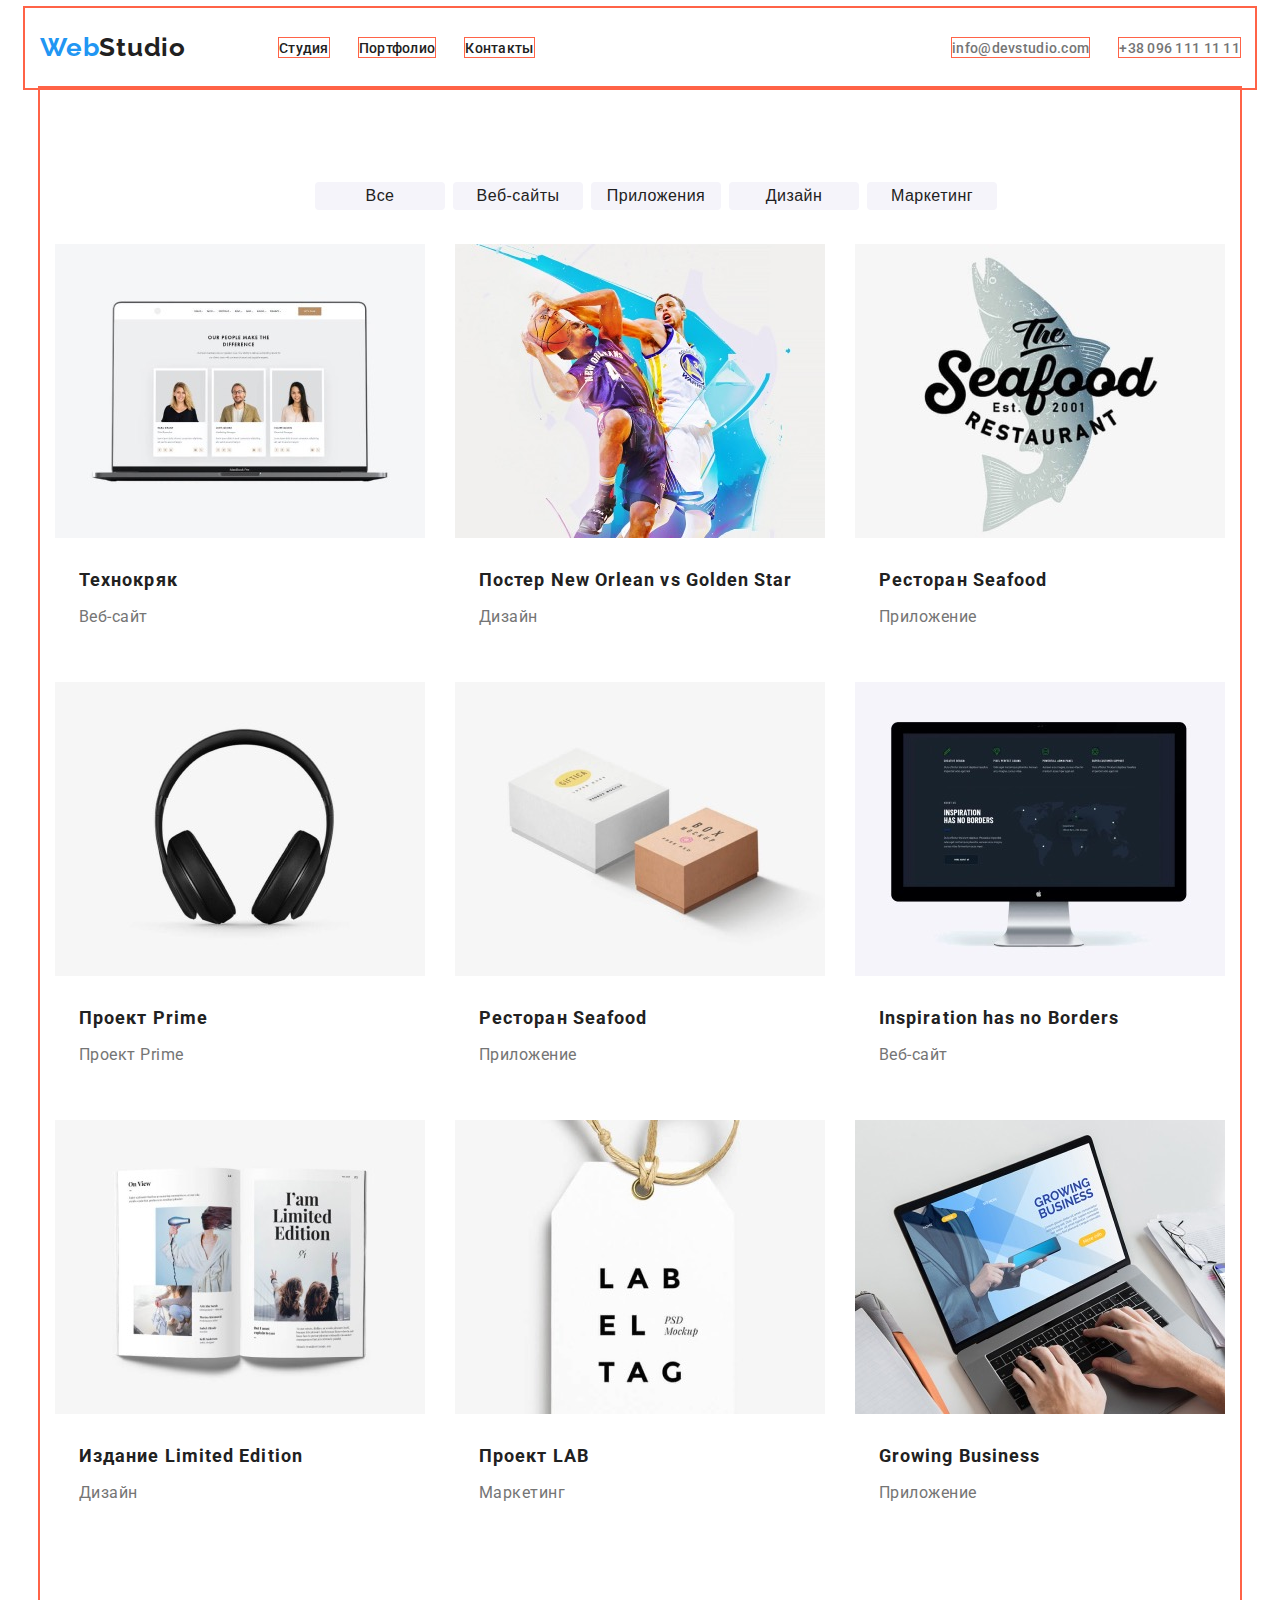
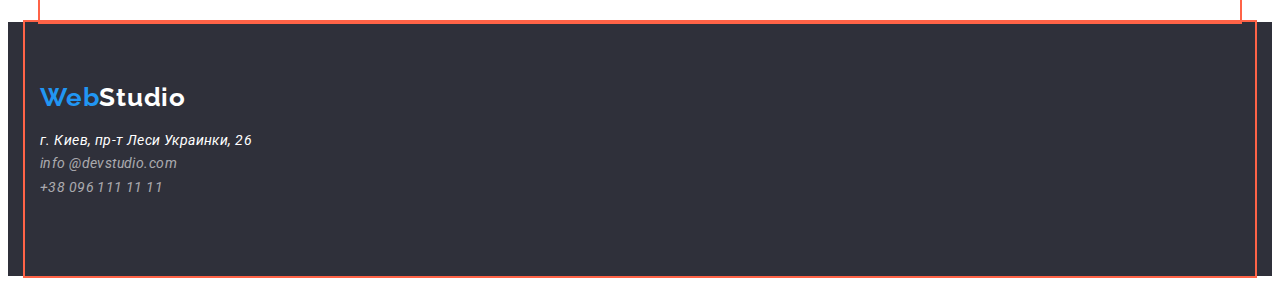
==== commit fc986ef2: "flex" ====
--- a/portfolio.html
+++ b/portfolio.html
@@ -39,61 +39,83 @@
         <div class="container-main-portfolio">
       <section>
             <h1 class="title-portfolio">Наши работы</h1>
-        <ul class="list-btn">
+            <ul class="list-btn">
+            <div class="items-btn">
             <li><button class="main-btn pointer" type="button">Все</button></li>
             <li><button class="main-btn pointer" type="button">Веб-сайты</button></li>
             <li><button class="main-btn pointer" type="button">Приложения</button></li>
             <li><button class="main-btn pointer" type="button">Дизайн</button></li>
             <li><button class="main-btn pointer" type="button">Маркетинг</button></li>
+        </div>
        </ul>
-       
-            <ul class="list list-portfolio">
-            <li>
-                <img src="images/web-site.jpg" alt="Ноутбук с открытым веб-сайтом" width="370">
+       <!-- <div class="portf-img"> -->
+        <ul class="list-portfolio">
+            <li class="flex-element">
+            <img src="images/web-site.jpg" alt="Ноутбук с открытым веб-сайтом" width="370">
+            <div class="portfolio-text">
                     <h2 class="hero-subtitle">Технокряк</h2>
                     <p class="hero-text">Веб-сайт</p>
+                    </div>
             </li>
-            <li>
+            <li class="flex-element">
                 <img src="images/basketball.jpg" alt="играют в баскетбол" width="370">
+                <div class="portfolio-text">
                     <h2 class="hero-subtitle">Постер New Orlean vs Golden Star</h2>
                         <p class="hero-text">Дизайн</p>
+                </div>
             </li>
-            <li>
+            <li class="flex-element">
                 <img src="images/fish.jpg " alt="постер рыбного ресторана" width="370">
+                <div class="portfolio-text">
                     <h2 class="hero-subtitle">Ресторан Seafood</h2>
                     <p class="hero-text">Приложение</p>
+                </div>
             </li>
-            <li>
+            <li class="flex-element">
                 <img src="images/headphones.jpg" alt="наушники" width="370">
+                <div class="portfolio-text">
                     <h2 class="hero-subtitle">Проект Prime</h2>
                     <p class="hero-text">Проект Prime</p>
+                </div>
             </li>
-            <li>
+            <li class="flex-element">
                 <img src="images/box.jpg" alt="ящики" width="370">
+                <div class="portfolio-text">
                     <h2 class="hero-subtitle">Ресторан Seafood</h2>
                     <p class="hero-text">Приложение</p>
+                </div>
             </li>
-            <li>
+            <li class="flex-element">
                 <img src="images/screen.jpg" alt="экран с веб-сайтом" width="370">
+                <div class="portfolio-text">
                     <h2 class="hero-subtitle" lang="en">Inspiration has no Borders</h2>
                     <p class="hero-text">Веб-сайт</p>
+                </div>
             </li>
-            <li>
+            <li class="flex-element">
                 <img src="images/magazine.jpg" alt="журнал" width="370">
+                <div class="portfolio-text">
                     <h2 class="hero-subtitle">Издание Limited Edition</h2>
                     <p class="hero-text">Дизайн</p>
+                </div>
             </li>
-            <li>
+            <li class="flex-element">
                 <img src="images/label.jpg" alt="етикетка" width="370">
+                <div class="portfolio-text">
                     <h2 class="hero-subtitle">Проект LAB</h2>
                     <p class="hero-text">Маркетинг</p>
+                </div>
             </li>
-            <li>
+            <li class="flex-element">
                 <img src="images/laptop.jpg" alt="ноутбук" width="370">
+                <div class="portfolio-text">
                     <h2 class="hero-subtitle" lang="en">Growing Business</h2>
                     <p class="hero-text">Приложение</p>
+                </div>
             </li>
         </ul>
+        <!-- </div> -->
+
         </section>
     </div>
     </main>
--- a/css/styles.css
+++ b/css/styles.css
@@ -7,6 +7,12 @@
   --main-btn-color: #ffffff;
   --header-text-color: #212121;
   --second-btn-color: #212121;
+  --card-shadow: box-shadow: 0px 2px 1px 0px #00000033;
+
+box-shadow: 0px 1px 1px 0px #00000024;
+
+box-shadow: 0px 1px 3px 0px #0000001F;
+
 }
 
 body {
@@ -14,7 +20,8 @@
 }
 .list,
 .list-adress,
-.list-btn {
+.list-btn,
+.list-portfolio {
   list-style: none;
 }
 .link {
@@ -286,7 +293,8 @@
 /*--------------------FOOTER----------------------*/
 
 /*---------------PORTOFOLIO--------------*/
-.list-btn li{
+/* .list-btn */
+.items-btn li{
   margin-right: 8px;
 }
 /* .list-btn {
@@ -349,13 +357,15 @@
   border: none;
   /* outline: none; */
 }
-.header {
+.container-header {
   width: 1200px;
   margin-left: auto;
   margin-right: auto;
   outline: 2px solid tomato;
 
-   padding-top: 24px;
+  padding-left: 15px;
+  padding-right: 15px;
+  padding-top: 24px;
   padding-bottom: 25px;
 }
 /* .container-main-portfolio {
@@ -370,18 +380,31 @@
   margin-left: auto;
   margin-right: auto;
   outline: 2px solid tomato;
+  padding-left: 15px;
+  padding-right: 15px;
 }
 .container-about-img {
   width: 1200px;
   margin-left: auto;
   margin-right: auto;
   outline: 2px solid tomato;
-}
-.container-main,
+  padding-left: 15px;
+  padding-right: 15px;
+}
+.container-main {
+  width: 1200px;
+  margin-left: auto;
+  margin-right: auto;
+  outline: 2px solid tomato;
+  padding-left: 15px;
+  padding-right: 15px;
+}
 .container-main-portfolio {
   width: 1200px;
   margin-left: auto;
   margin-right: auto;
+  /* margin-top: 0px;
+  margin-bottom: 0px; */
   outline: 2px solid tomato;
 }
 .container-footer {
@@ -390,6 +413,8 @@
   margin-right: auto;
   outline: 2px solid tomato;
 
+  padding-left: 15px;
+  padding-right: 15px;
   padding-top: 60px;
   padding-bottom: 60px;
 }
@@ -399,7 +424,7 @@
 .contact,
 .about-title2,
 .main-title,
-.list,
+.list, .list-portfolio,
 h2,
 p {
   margin-top: 0px;
@@ -437,4 +462,50 @@
   margin-left: auto;
   margin-right: auto;
   padding-top: 200px;
-}+}
+
+.list-portfolio {
+  display: flex;
+  flex-wrap: wrap;
+  width: 1200px;
+  padding-left: 15px;
+  padding-right: 15px;
+  margin-left: auto;
+  margin-right: auto;
+}
+.flex-element {
+  width: 370px;
+  margin-right: 30px;
+  margin-bottom: 30px;
+  /* outline: 1px solid #EEEEEE; */
+}
+.flex-element:nth-child(3n) {
+  margin-right: 0px;
+}
+.flex-element:nth-last-child(-n +3) {
+  margin-bottom: 0px;
+}
+.portfolio-text {
+  padding: 20px 24px;
+  /* outline: 1px solid #EEEEEE; */
+}
+.items-btn {
+  min-width: 611px;
+  display: flex;
+  padding-top: 94px;
+  margin-bottom: 34px;
+  margin-left: auto;
+  margin-right: auto;
+}
+.list-btn {
+  margin-top: 0px;
+  margin-bottom: 0px;
+}
+
+/* .container-main li {
+  outline: var(--second-title-color);
+} */
+
+.container-main-portfolio {
+  padding-top: 0px;
+}
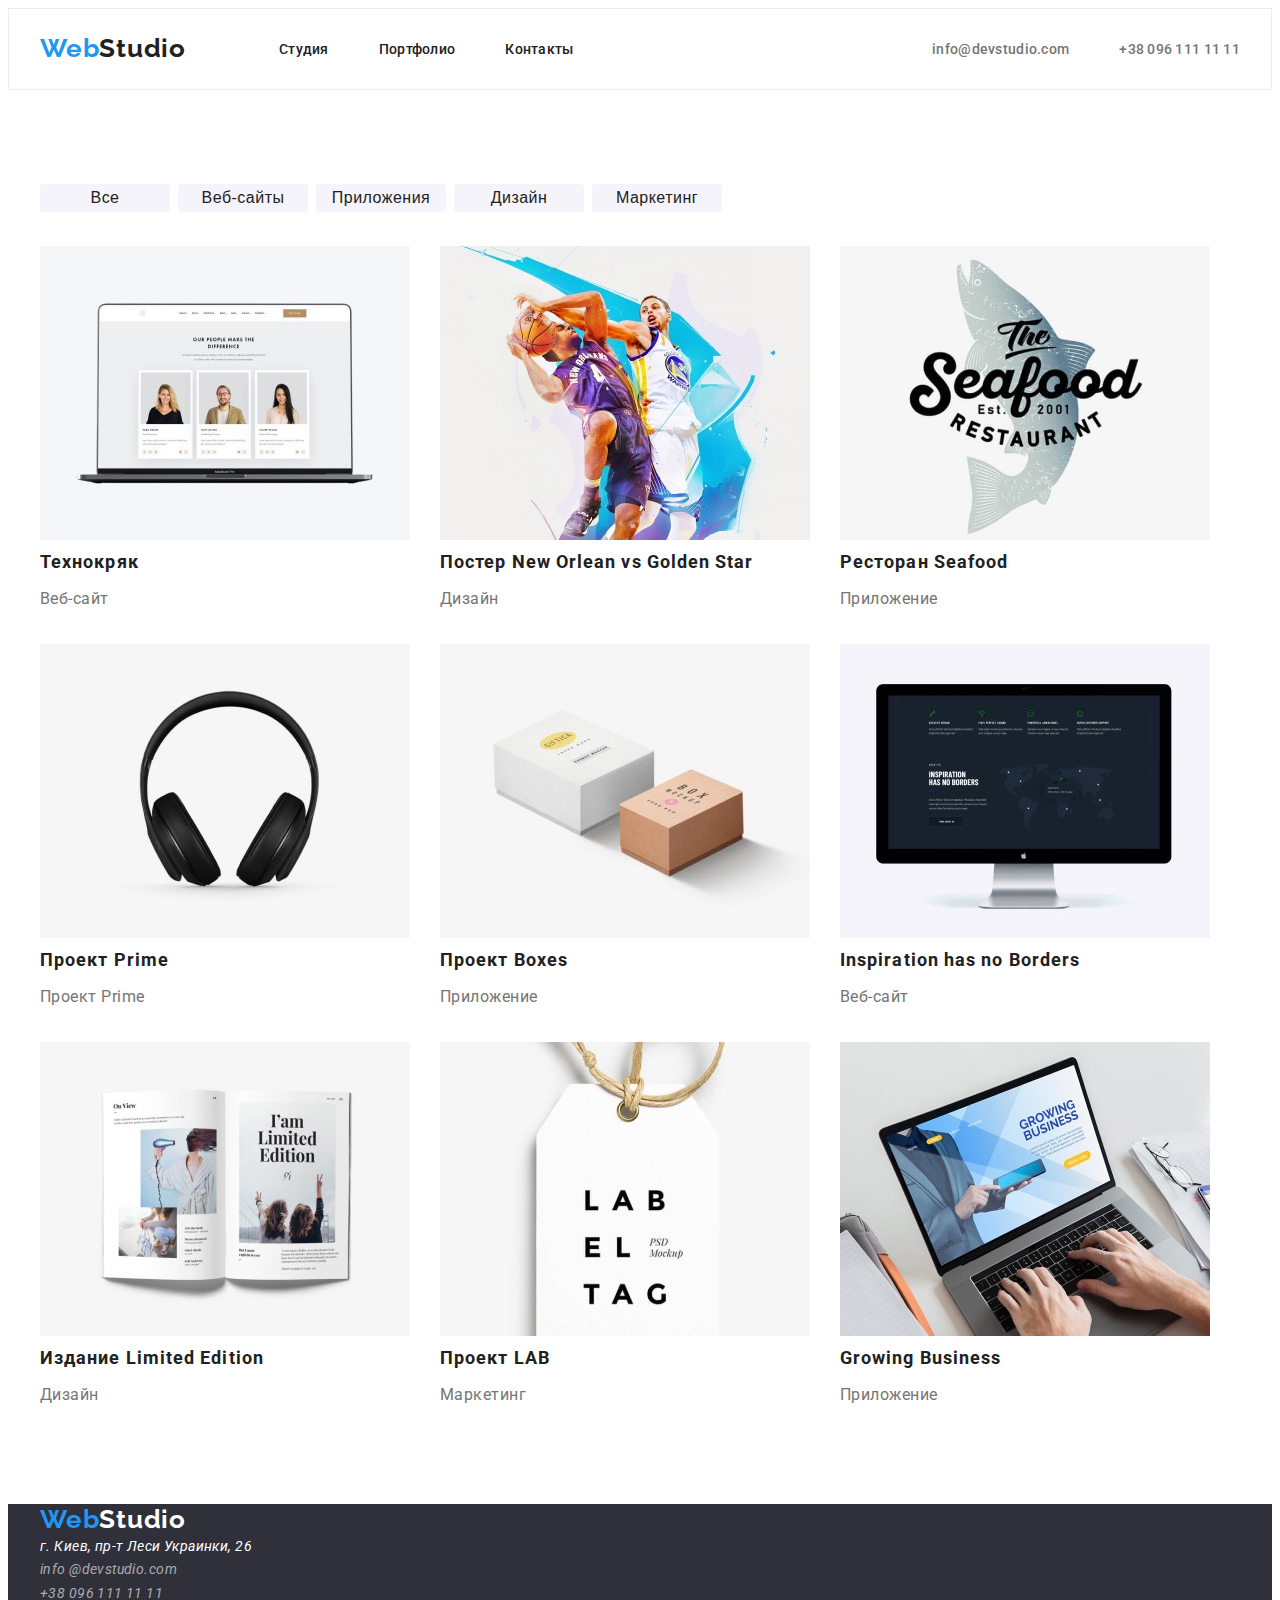
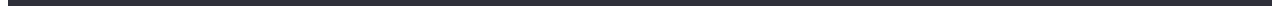
==== commit 5ab66a03: "flex2" ====
--- a/portfolio.html
+++ b/portfolio.html
@@ -17,7 +17,7 @@
  <body>
      <!-- -------------------HEADER---------------------- -->
 <header class="header">
-    <div class="container-header">
+    <div class="container container-header">
         <nav class="header-navigation">
             <a class="link" href="./index.html"><span class="header-logo">Web</span><span
                     class="header-logo2">Studio</span></a>
@@ -36,8 +36,8 @@
     <!-- -------------------HEADER---------------------- -->
     <!-- -------------------MAIN---------------------- -->
     <main>
-        <div class="container-main-portfolio">
-      <section>
+        <section class="main-portfolio">
+          <div class="container container-main-portfolio">
             <h1 class="title-portfolio">Наши работы</h1>
             <ul class="list-btn">
             <div class="items-btn">
@@ -81,7 +81,7 @@
             <li class="flex-element">
                 <img src="images/box.jpg" alt="ящики" width="370">
                 <div class="portfolio-text">
-                    <h2 class="hero-subtitle">Ресторан Seafood</h2>
+                    <h2 class="hero-subtitle">Проект Boxes</h2>
                     <p class="hero-text">Приложение</p>
                 </div>
             </li>
@@ -116,13 +116,13 @@
         </ul>
         <!-- </div> -->
 
+     </div>
         </section>
-    </div>
     </main>
     <!-- -------------------MAIN---------------------- -->
     <!-- -------------------FOOTER---------------------- -->
 <footer class="footer">
-    <div class="container-footer">
+    <div class="container container-footer">
         <a class="link" href=""><span class="footer-logo">Web</span><span class="footer-logo2">Studio</span></a>
         <address>
             <ul class="list-adress">
--- a/css/styles.css
+++ b/css/styles.css
@@ -7,17 +7,12 @@
   --main-btn-color: #ffffff;
   --header-text-color: #212121;
   --second-btn-color: #212121;
-  --card-shadow: box-shadow: 0px 2px 1px 0px #00000033;
-
-box-shadow: 0px 1px 1px 0px #00000024;
-
-box-shadow: 0px 1px 3px 0px #0000001F;
-
 }
 
 body {
   font-family: 'Roboto', sans-serif;
 }
+
 .list,
 .list-adress,
 .list-btn,
@@ -27,7 +22,24 @@
 .link {
   text-decoration: none;
 }
-
+p,
+h1,
+h2,
+h3 {
+  margin: 0px;
+}
+
+ul {
+  margin: 0px;
+  padding: 0px;
+}
+.container {
+  width: 1200px;
+  padding-left: 15px;
+  padding-right: 15px;
+  margin-left: auto;
+  margin-right: auto;
+}
 /*-----------------HEADER-----------------*/
 .header-logo {
   font-family: Raleway;
@@ -51,7 +63,9 @@
   line-height: 1.14;
   letter-spacing: 0.02em;
   color: var(--header-text-color);
-}
+   margin-right: 50px;
+}
+
 .header-link:hover,
 .header-link:focus {
   color: var(--accent-color);
@@ -78,22 +92,40 @@
 .header-tel:hover,
 .header-tel:focus {
   color: var(--accent-color);
-}
-.header-list,
-.contact {
-  display: block;
-  display: flex;
-}
+ }
+ .header-navigation {
+   display: flex;
+ } 
+ .header-list {
+    display: flex;
+    align-items: center;
+  }
+
+   .logo {
+    display: flex;
+    align-items: center;
+  }
+  
+   .contact  {
+    display: flex;
+    align-items: center;
+    margin-left: auto;
+  }
+/* 
+  .header-logo2 {
+    margin-right: 50px;
+    /* padding-top: 24px;
+    padding-bottom: 25px; */
+  } */
+
 
 .header-list li {
-  outline: 1px solid tomato;
   margin-right: 50px;
 }
 .header-list li:last-child {
   margin-right: 0px;
 }
 .contact li {
-  outline: 1px solid tomato;
   margin-right: 50px;
 }
 .contact li:last-child {
@@ -105,98 +137,114 @@
 }
 .header-list {
   margin-left: 93px;
-  /* margin-right: 331px; */
+
 }
 .contact {
   margin-left: auto;
-}
-/* .conteiner-header .item:not(:last-child) {
-   margin-right: 50px;
+} 
+.header {
+  padding-top: 24px;
+    padding-bottom: 25px;
+    border: 1px solid #ECECEC;
+}
+  
+
+  /*-----------------HEADER-----------------*/
+  /*--------------HERO----------------------*/
+  /* .list {
+  display: flex;
 } */
-}
-
-/* .header-navigation {
-  padding: 0px;
-  margin: 0px;
-} */
-/*-----------------HEADER-----------------*/
-/*--------------HERO----------------------*/
-/* .list {
-  display: flex;
-} */
-.title, .title-portfolio {
-  display: none;
-}
-.hero {
-  text-align: center;
-}
-.hero-title {
-  margin-top: 0px;
-  margin-bottom: 30px;
-  font-weight: 900;
-  font-size: 44px;
-  line-height: 1.36;
-  /* text-align: center; */
-  letter-spacing: 0.06em;
-  text-transform: uppercase;
-  color: var(--main-title-color);
-  width: 696px;
-
-}
-
-.hero {
-  background-color: #2f303a;
-}
-.hero-button {
-  font-weight: bold;
-  font-size: 16px;
-  line-height: 1.87;
-  display: flex;
-  align-items: center;
-  text-align: center;
-  letter-spacing: 0.06em;
-  color: var(--main-btn-color);
-}
-.hero-button {
-  background-color: var(--accent-color);
-}
-/*.hero-button:hover .hero-button:focus {
-}*/
-
-.pointer {
-  cursor: pointer;
-}
-
-/*--------------HERO----------------------*/
-/*--------------ABOUT---------------------*/
-.about-title {
-  margin-bottom: 10px;
-  font-size: 14px;
-  line-height: 1.14;
-  letter-spacing: 0.03em;
-  text-transform: uppercase;
-  color: var(--second-title-color);
-}
-.about-text {
-  font-size: 14px;
-  line-height: 1.71;
-  letter-spacing: 0.03em;
-  color: var(--main-text-color);
-}
-.about-title2 {
-  font-size: 36px;
-  line-height: 1.16;
-  text-align: center;
-  letter-spacing: 0.03em;
-  color: var(--second-title-color);
-}
-.list li {
-  margin-right: 30px;
-}
-.list li:last-child {
-  margin-right: 0px;
-}
-/* .container-about .item:last-child {
+  .title,
+  .title-portfolio {
+    display: none;
+  }
+  
+  .hero-title {
+    margin-top: 0px;
+    margin-bottom: 30px;
+    font-weight: 900;
+    font-size: 44px;
+    line-height: 1.36;
+    /* text-align: center; */
+    letter-spacing: 0.06em;
+    text-transform: uppercase;
+    color: var(--main-title-color);
+    width: 696px;
+    margin-left: auto;
+    margin-right: auto;
+  }
+
+  .hero {
+    text-align: center;
+    background-color: #2f303a;
+    padding-top: 200px;
+    padding-bottom: 200px;
+  }
+
+  .hero-button {
+    
+    font-weight: bold;
+    font-size: 16px;
+    line-height: 1.87;
+    display: flex;
+    align-items: center;
+    text-align: center;
+    letter-spacing: 0.06em;
+    color: var(--main-btn-color);
+     background-color: var(--accent-color);
+     
+     min-width: 200px;
+     min-height: 50px;
+     border-radius: 4px;
+     border:none;
+     margin-left: auto;
+     margin-right: auto;
+     padding: 10px 32px;
+  }
+
+
+  .pointer {
+    cursor: pointer;
+  }
+ 
+
+  /*--------------HERO----------------------*/
+  /*--------------ABOUT---------------------*/
+  .about-title {
+    margin-bottom: 10px;
+    font-size: 14px;
+    line-height: 1.14;
+    letter-spacing: 0.03em;
+    text-transform: uppercase;
+    color: var(--second-title-color);
+  }
+  .about-text {
+    font-size: 14px;
+    line-height: 1.71;
+    letter-spacing: 0.03em;
+    color: var(--main-text-color);
+  }
+  .about-title2 {
+    font-size: 36px;
+    line-height: 1.16;
+    text-align: center;
+    letter-spacing: 0.03em;
+    color: var(--second-title-color);
+  }
+   .about {
+    padding-top: 94px;
+    padding-bottom: 94px;
+  }
+  .about-list {
+    padding-bottom: 94px;
+  }
+  /* .list li {
+    margin-right: 30px;
+  }
+  .list li:last-child {
+    margin-right: 0px;
+  } */
+  /* .container-about .item:last-child {
   margin-right: 0px;
 }
 .container-main .item:last-child {
@@ -204,9 +252,7 @@
 }
 /*--------------ABOUT---------------------*/
 /*------------------MAIN-------------------*/
-.main {
-  background-color: #f5f4fa;
-}
+
 .main-title {
   margin-bottom: 30px;
   font-size: 36px;
@@ -235,8 +281,14 @@
   margin-right: 30px;
 }
 .main {
-  background-color: #F5F4FA;
-}
+  background-color: #f5f4fa;
+}
+.main {
+  padding-top: 94px;
+  padding-bottom: 94px;
+  background-color: #f5f4fa;
+}
+
 /*------------------MAIN-------------------*/
 /*--------------------FOOTER----------------------*/
 .footer {
@@ -290,11 +342,12 @@
 .footer-tel:focus {
   color: var(--accent-color);
 }
+
 /*--------------------FOOTER----------------------*/
 
 /*---------------PORTOFOLIO--------------*/
 /* .list-btn */
-.items-btn li{
+.items-btn li {
   margin-right: 8px;
 }
 /* .list-btn {
@@ -310,7 +363,7 @@
   color: var(--second-btn-color);
   border-radius: 4px;
   min-width: 130px;
-  background-color: #F5F4FA;
+  background-color: #f5f4fa;
   border: none;
   /* outline: none; */
 }
@@ -334,20 +387,39 @@
   color: var(--main-text-color);
 }
 
-.title-portfolio { 
+.title-portfolio {
   display: none;
 }
-
+.items-btn {
+  display: flex;
+  margin-bottom: 34px;
+  }
+
+.list-portfolio {
+  display: flex;
+  flex-wrap: wrap;
+  }
+  .flex-element {
+    margin-right: 30px;
+    margin-bottom: 30px;
+  }
+.flex-element:nth-child(3n) {
+  margin-right: 0px;
+}
+.flex-element:nth-last-child(-n +3) {
+  margin-bottom: 0px;
+}
+
+.main-portfolio {
+   padding-top: 94px;
+  padding-bottom: 94px;
+}
 /* ------------––––––––––––––––Отступы––––––––––––––––----------- */
-.list,
+
+/* .list,
 .list-adress {
   padding: 0px;
-  outline: 2px so tomato;
-  /* border: 5px solid blueviolet;
-  padding: 20 px;
-  margin: 20px; */
-}
-
+  
 .hero-button {
   min-width: 200px;
   display: inline-block;
@@ -355,31 +427,27 @@
   border-radius: 4px;
   text-align: center;
   border: none;
-  /* outline: none; */
 }
 .container-header {
   width: 1200px;
   margin-left: auto;
   margin-right: auto;
-  outline: 2px solid tomato;
-
   padding-left: 15px;
   padding-right: 15px;
   padding-top: 24px;
   padding-bottom: 25px;
 }
-/* .container-main-portfolio {
+
 padding-top: 94px;
 }
 .list-portfolio {
   margin-top: 50px;
-} */
+}
 
 .container-about {
   width: 1200px;
   margin-left: auto;
   margin-right: auto;
-  outline: 2px solid tomato;
   padding-left: 15px;
   padding-right: 15px;
 }
@@ -387,7 +455,6 @@
   width: 1200px;
   margin-left: auto;
   margin-right: auto;
-  outline: 2px solid tomato;
   padding-left: 15px;
   padding-right: 15px;
 }
@@ -395,7 +462,6 @@
   width: 1200px;
   margin-left: auto;
   margin-right: auto;
-  outline: 2px solid tomato;
   padding-left: 15px;
   padding-right: 15px;
 }
@@ -403,24 +469,21 @@
   width: 1200px;
   margin-left: auto;
   margin-right: auto;
-  /* margin-top: 0px;
-  margin-bottom: 0px; */
-  outline: 2px solid tomato;
-}
+} 
+
 .container-footer {
   width: 1200px;
   margin-left: auto;
   margin-right: auto;
-  outline: 2px solid tomato;
+ 
 
   padding-left: 15px;
   padding-right: 15px;
   padding-top: 60px;
   padding-bottom: 60px;
-}
-
-
-/* убрала отступы */
+} 
+
+
 .contact,
 .about-title2,
 .main-title,
@@ -435,8 +498,6 @@
 .container-main-portfolio {
   padding-top: 94px;
   padding-bottom: 94px;
-  /* margin-left: auto;
-  margin-right: auto; */
 }
 .container-about-img {
   padding-bottom: 94px;
@@ -477,17 +538,17 @@
   width: 370px;
   margin-right: 30px;
   margin-bottom: 30px;
-  /* outline: 1px solid #EEEEEE; */
 }
 .flex-element:nth-child(3n) {
   margin-right: 0px;
 }
 .flex-element:nth-last-child(-n +3) {
   margin-bottom: 0px;
+  border: 1px solid #EEEEEE;
 }
 .portfolio-text {
   padding: 20px 24px;
-  /* outline: 1px solid #EEEEEE; */
+  border: 1px solid #EEEEEE;
 }
 .items-btn {
   min-width: 611px;
@@ -502,10 +563,12 @@
   margin-bottom: 0px;
 }
 
-/* .container-main li {
-  outline: var(--second-title-color);
-} */
-
 .container-main-portfolio {
   padding-top: 0px;
-}
+} */
+
+/* ---------------------FLEX--------------------- */
+
+.list {
+  display: flex;
+}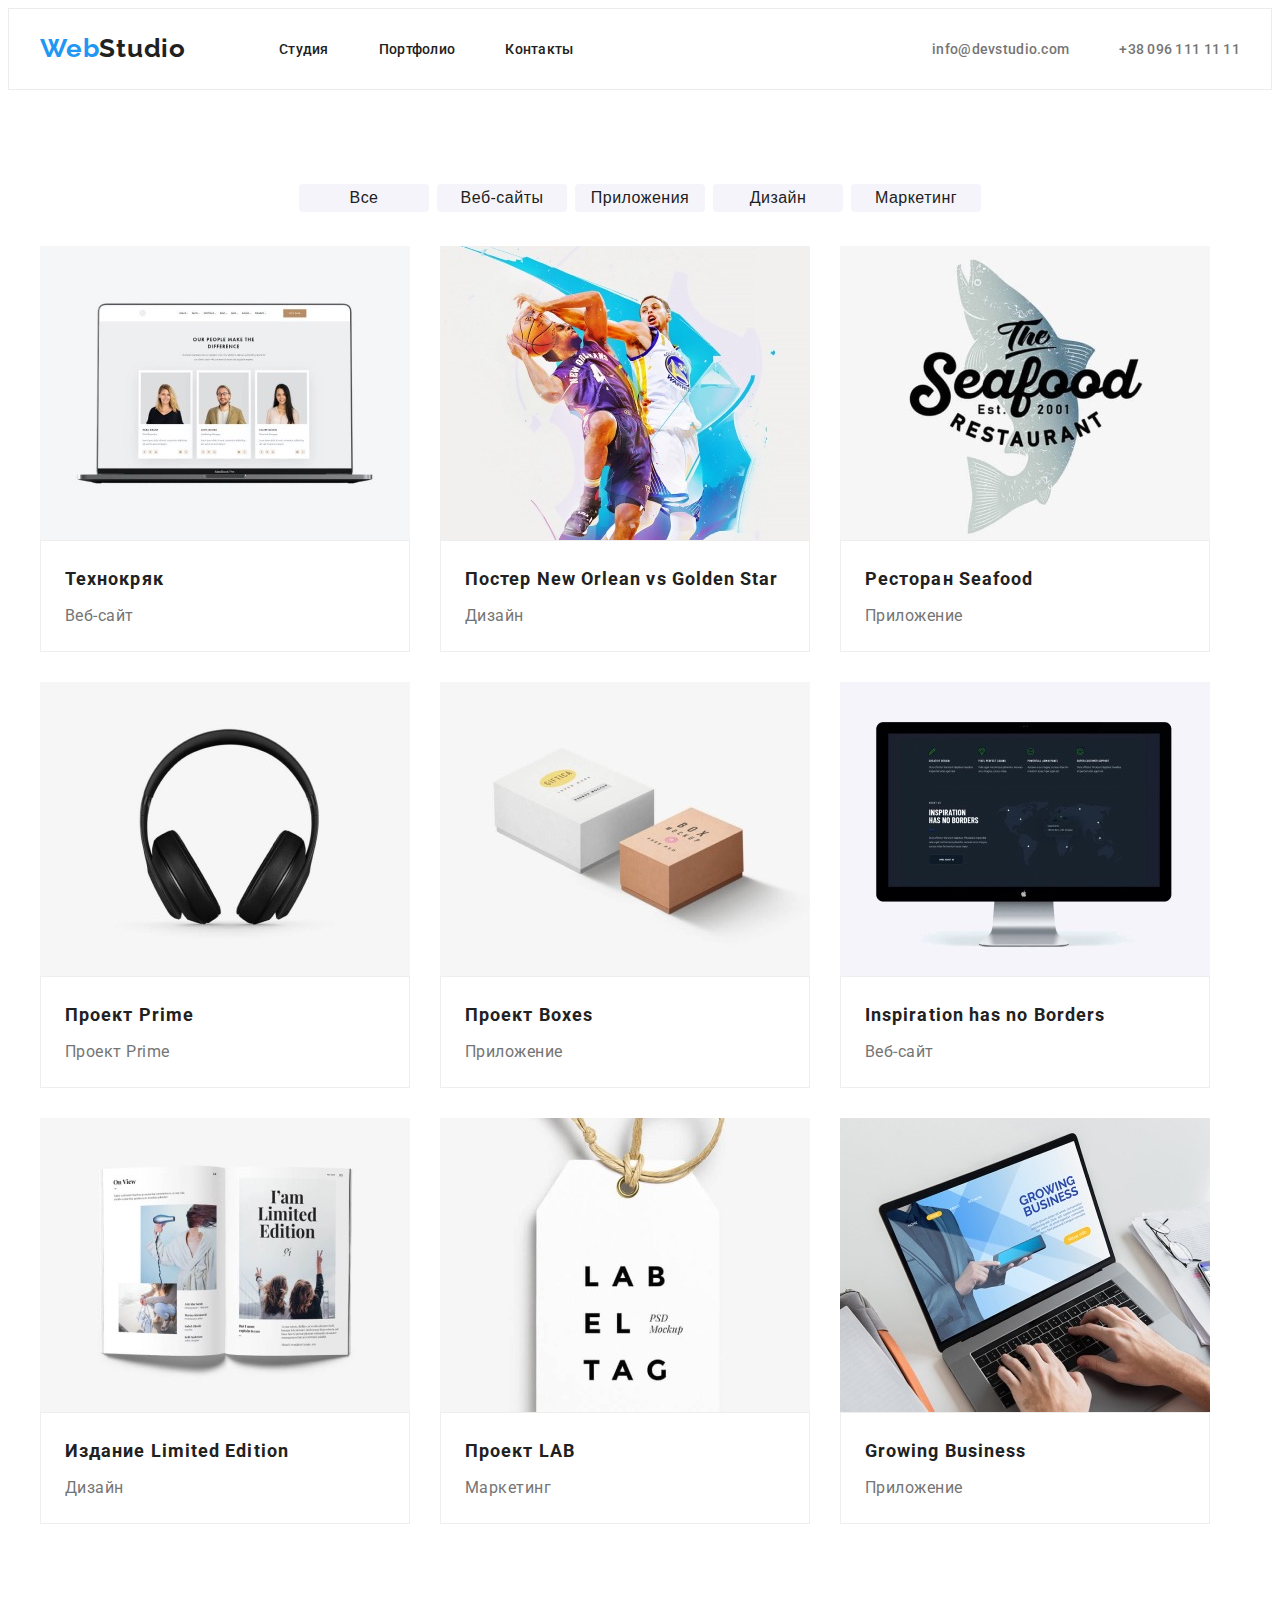
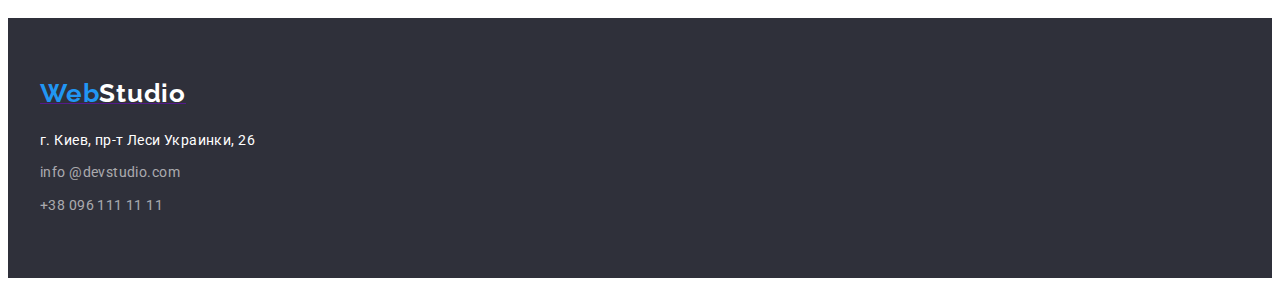
==== commit 2f3c0e45: "исправление ошибок дз.3" ====
--- a/portfolio.html
+++ b/portfolio.html
@@ -22,9 +22,9 @@
             <a class="link" href="./index.html"><span class="header-logo">Web</span><span
                     class="header-logo2">Studio</span></a>
             <ul class="list header-list">
-                <li><a class="link header-link headr-item" href="./index.html">Студия</a></li>
-                <li><a class="link header-link headr-item" href="./portfolio.html">Портфолио</a></li>
-                <li><a class="link header-link headr-item" href="">Контакты</a></li>
+                <li class="header-menu"><a class="link header-link headr-item" href="./index.html">Студия</a></li>
+                <li class="header-menu"><a class="link header-link headr-item" href="./portfolio.html">Портфолио</a></li>
+                <li class="header-menu"><a class="link header-link headr-item" href="">Контакты</a></li>
             </ul>
             <ul class="list contact">
                 <li><a class="header-mail link" href="mailto:info@devstudio.com">info@devstudio.com</a></li>
@@ -40,15 +40,13 @@
           <div class="container container-main-portfolio">
             <h1 class="title-portfolio">Наши работы</h1>
             <ul class="list-btn">
-            <div class="items-btn">
-            <li><button class="main-btn pointer" type="button">Все</button></li>
-            <li><button class="main-btn pointer" type="button">Веб-сайты</button></li>
-            <li><button class="main-btn pointer" type="button">Приложения</button></li>
-            <li><button class="main-btn pointer" type="button">Дизайн</button></li>
-            <li><button class="main-btn pointer" type="button">Маркетинг</button></li>
-        </div>
+                <li class="btn-elemen"><button class="main-btn pointer" type="button">Все</button></li>
+                <li class="btn-elemen"><button class="main-btn pointer" type="button">Веб-сайты</button></li>
+                <li class="btn-elemen"><button class="main-btn pointer" type="button">Приложения</button></li>
+                <li class="btn-elemen"><button class="main-btn pointer" type="button">Дизайн</button></li>
+                <li class="btn-elemen"><button class="main-btn pointer" type="button">Маркетинг</button></li>
        </ul>
-       <!-- <div class="portf-img"> -->
+       
         <ul class="list-portfolio">
             <li class="flex-element">
             <img src="images/web-site.jpg" alt="Ноутбук с открытым веб-сайтом" width="370">
@@ -114,7 +112,6 @@
                 </div>
             </li>
         </ul>
-        <!-- </div> -->
 
      </div>
         </section>
@@ -123,13 +120,13 @@
     <!-- -------------------FOOTER---------------------- -->
 <footer class="footer">
     <div class="container container-footer">
-        <a class="link" href=""><span class="footer-logo">Web</span><span class="footer-logo2">Studio</span></a>
+        <a class="link-footer" href=""><span class="footer-logo">Web</span><span class="footer-logo2">Studio</span></a>
         <address>
             <ul class="list-adress">
-                <li><a class="footer-address link" href="https://goo.gl/maps/cXe5NP5aKkesT4md6" target="_blank">г. Киев,
+                <li class="adress"><a class="footer-address link" href="https://goo.gl/maps/cXe5NP5aKkesT4md6" target="_blank">г. Киев,
                         пр-т Леси Украинки, 26</a></li>
-                <li><a class="footer-mail link" href="mailto:info@devstudio.com">info @devstudio.com</a></li>
-                <li><a class="footer-tel link" href="tel.:+380961111111">+38 096 111 11 11</a></li>
+                <li class="adress"><a class="footer-mail link" href="mailto:info@devstudio.com">info @devstudio.com</a></li>
+                <li class="adress"> <a class="footer-tel link" href="tel.:+380961111111">+38 096 111 11 11</a></li>
             </ul>
         </address>
     </div>
--- a/css/styles.css
+++ b/css/styles.css
@@ -63,7 +63,6 @@
   line-height: 1.14;
   letter-spacing: 0.02em;
   color: var(--header-text-color);
-   margin-right: 50px;
 }
 
 .header-link:hover,
@@ -92,32 +91,25 @@
 .header-tel:hover,
 .header-tel:focus {
   color: var(--accent-color);
- }
- .header-navigation {
-   display: flex;
- } 
- .header-list {
-    display: flex;
-    align-items: center;
-  }
-
-   .logo {
-    display: flex;
-    align-items: center;
-  }
-  
-   .contact  {
-    display: flex;
-    align-items: center;
-    margin-left: auto;
-  }
-/* 
-  .header-logo2 {
-    margin-right: 50px;
-    /* padding-top: 24px;
-    padding-bottom: 25px; */
-  } */
-
+}
+.header-navigation {
+  display: flex;
+}
+.header-list {
+  display: flex;
+  align-items: center;
+}
+
+.logo {
+  display: flex;
+  align-items: center;
+}
+
+.contact {
+  display: flex;
+  align-items: center;
+  margin-left: auto;
+}
 
 .header-list li {
   margin-right: 50px;
@@ -137,124 +129,139 @@
 }
 .header-list {
   margin-left: 93px;
-
 }
 .contact {
   margin-left: auto;
-} 
+}
 .header {
   padding-top: 24px;
-    padding-bottom: 25px;
-    border: 1px solid #ECECEC;
-}
-  
-
-  /*-----------------HEADER-----------------*/
-  /*--------------HERO----------------------*/
-  /* .list {
+  padding-bottom: 25px;
+  border: 1px solid #ececec;
+}
+.list {
+  display: flex;
+}
+
+/*-----------------HEADER-----------------*/
+/*--------------HERO----------------------*/
+/* .list {
   display: flex;
 } */
-  .title,
-  .title-portfolio {
-    display: none;
-  }
-  
-  .hero-title {
-    margin-top: 0px;
-    margin-bottom: 30px;
-    font-weight: 900;
-    font-size: 44px;
-    line-height: 1.36;
-    /* text-align: center; */
-    letter-spacing: 0.06em;
-    text-transform: uppercase;
-    color: var(--main-title-color);
-    width: 696px;
-    margin-left: auto;
-    margin-right: auto;
-  }
-
-  .hero {
-    text-align: center;
-    background-color: #2f303a;
-    padding-top: 200px;
-    padding-bottom: 200px;
-  }
-
-  .hero-button {
-    
-    font-weight: bold;
-    font-size: 16px;
-    line-height: 1.87;
-    display: flex;
-    align-items: center;
-    text-align: center;
-    letter-spacing: 0.06em;
-    color: var(--main-btn-color);
-     background-color: var(--accent-color);
-     
-     min-width: 200px;
-     min-height: 50px;
-     border-radius: 4px;
-     border:none;
-     margin-left: auto;
-     margin-right: auto;
-     padding: 10px 32px;
-  }
-
-
-  .pointer {
-    cursor: pointer;
-  }
- 
-
-  /*--------------HERO----------------------*/
-  /*--------------ABOUT---------------------*/
-  .about-title {
-    margin-bottom: 10px;
-    font-size: 14px;
-    line-height: 1.14;
-    letter-spacing: 0.03em;
-    text-transform: uppercase;
-    color: var(--second-title-color);
-  }
-  .about-text {
-    font-size: 14px;
-    line-height: 1.71;
-    letter-spacing: 0.03em;
-    color: var(--main-text-color);
-  }
-  .about-title2 {
-    font-size: 36px;
-    line-height: 1.16;
-    text-align: center;
-    letter-spacing: 0.03em;
-    color: var(--second-title-color);
-  }
-   .about {
-    padding-top: 94px;
-    padding-bottom: 94px;
-  }
-  .about-list {
-    padding-bottom: 94px;
-  }
-  /* .list li {
+.title,
+.title-portfolio {
+  display: none;
+}
+
+.hero-title {
+  margin-top: 0px;
+  margin-bottom: 30px;
+  font-weight: 900;
+  font-size: 44px;
+  line-height: 1.36;
+  /* text-align: center; */
+  letter-spacing: 0.06em;
+  text-transform: uppercase;
+  color: var(--main-title-color);
+  width: 696px;
+  margin-left: auto;
+  margin-right: auto;
+}
+
+.hero {
+  text-align: center;
+  background-color: #2f303a;
+  padding-top: 200px;
+  padding-bottom: 200px;
+}
+
+.hero-button {
+  font-weight: bold;
+  font-size: 16px;
+  line-height: 1.87;
+  display: flex;
+  align-items: center;
+  text-align: center;
+  letter-spacing: 0.06em;
+  color: var(--main-btn-color);
+  background-color: var(--accent-color);
+
+  min-width: 200px;
+  min-height: 50px;
+  border-radius: 4px;
+  border: none;
+  margin-left: auto;
+  margin-right: auto;
+  padding: 10px 32px;
+}
+
+.pointer {
+  cursor: pointer;
+}
+
+/*--------------HERO----------------------*/
+/*--------------ABOUT---------------------*/
+.about-title {
+  margin-bottom: 10px;
+  font-size: 14px;
+  line-height: 1.14;
+  letter-spacing: 0.03em;
+  text-transform: uppercase;
+  color: var(--second-title-color);
+}
+.about-text {
+  font-size: 14px;
+  line-height: 1.71;
+  letter-spacing: 0.03em;
+  color: var(--main-text-color);
+}
+.about-title2 {
+  font-size: 36px;
+  line-height: 1.16;
+  text-align: center;
+  letter-spacing: 0.03em;
+  color: var(--second-title-color);
+}
+.about {
+  padding-top: 94px;
+  padding-bottom: 94px;
+}
+.about-list {
+  padding-bottom: 94px;
+}
+.about-element {
+  width: 270px;
+  margin-right: 30px;
+}
+.about-element:last-child {
+  margin-right: 0px;
+}
+
+.about-title2 {
+  margin-bottom: 50px;
+}
+.about-img {
+  margin-right: 30px;
+}
+.about-img:last-child {
+  margin-right: 0px;
+}
+
+/* .list li {
     margin-right: 30px;
   }
   .list li:last-child {
     margin-right: 0px;
   } */
-  /* .container-about .item:last-child {
+/* .container-about .item:last-child {
   margin-right: 0px;
 }
 .container-main .item:last-child {
   margin-right: 0px; */
-}
+
 /*--------------ABOUT---------------------*/
 /*------------------MAIN-------------------*/
 
 .main-title {
-  margin-bottom: 30px;
   font-size: 36px;
   line-height: 1.16;
   text-align: center;
@@ -277,16 +284,28 @@
   letter-spacing: 0.03em;
   color: var(--main-text-color);
 }
-.container-about-img li {
+/* .container-about-img li {
   margin-right: 30px;
-}
+} */
+
 .main {
-  background-color: #f5f4fa;
-}
-.main {
-  padding-top: 94px;
   padding-bottom: 94px;
   background-color: #f5f4fa;
+}
+.main-element {
+  margin-right: 30px;
+}
+
+.main-element:last-child {
+  margin-right: 0px;
+}
+.main-description {
+  padding: 30px;
+}
+.main-title {
+  padding-top: 94px;
+  margin-bottom: 50px;
+  text-align: center;
 }
 
 /*------------------MAIN-------------------*/
@@ -343,16 +362,21 @@
   color: var(--accent-color);
 }
 
+.container-footer {
+  padding-top: 60px;
+  padding-bottom: 60px;
+}
+
+.adress {
+  font-style: normal;
+  margin-bottom: 9px;
+}
+.adress:last-child {
+  margin-bottom: 0px;
+}
 /*--------------------FOOTER----------------------*/
 
 /*---------------PORTOFOLIO--------------*/
-/* .list-btn */
-.items-btn li {
-  margin-right: 8px;
-}
-/* .list-btn {
-margin-left: auto;
-margin-right: auto;} */
 
 .main-btn {
   font-weight: 500;
@@ -390,185 +414,56 @@
 .title-portfolio {
   display: none;
 }
-.items-btn {
+
+.list-btn {
   display: flex;
   margin-bottom: 34px;
-  }
+}
+
+.btn-elemen {
+  margin-right: 8px;
+}
+.btn-elemen:last-child {
+  margin-right: 0px;
+}
+.list-btn {
+  justify-content: center;
+}
+
+img {
+  display: block;
+}
 
 .list-portfolio {
   display: flex;
   flex-wrap: wrap;
-  }
-  .flex-element {
-    margin-right: 30px;
-    margin-bottom: 30px;
-  }
+}
+.portfolio-text {
+  /* width: 370px; */
+  border: 1px solid #eeeeee;
+}
+.flex-element {
+  margin-right: 30px;
+  margin-bottom: 30px;
+}
 .flex-element:nth-child(3n) {
   margin-right: 0px;
 }
-.flex-element:nth-last-child(-n +3) {
+.flex-element:nth-last-child(-n + 3) {
   margin-bottom: 0px;
 }
 
 .main-portfolio {
-   padding-top: 94px;
-  padding-bottom: 94px;
-}
-/* ------------––––––––––––––––Отступы––––––––––––––––----------- */
-
-/* .list,
-.list-adress {
-  padding: 0px;
-  
-.hero-button {
-  min-width: 200px;
-  display: inline-block;
-  padding: 10px 32px;
-  border-radius: 4px;
-  text-align: center;
-  border: none;
-}
-.container-header {
-  width: 1200px;
-  margin-left: auto;
-  margin-right: auto;
-  padding-left: 15px;
-  padding-right: 15px;
-  padding-top: 24px;
-  padding-bottom: 25px;
-}
-
-padding-top: 94px;
-}
-.list-portfolio {
-  margin-top: 50px;
-}
-
-.container-about {
-  width: 1200px;
-  margin-left: auto;
-  margin-right: auto;
-  padding-left: 15px;
-  padding-right: 15px;
-}
-.container-about-img {
-  width: 1200px;
-  margin-left: auto;
-  margin-right: auto;
-  padding-left: 15px;
-  padding-right: 15px;
-}
-.container-main {
-  width: 1200px;
-  margin-left: auto;
-  margin-right: auto;
-  padding-left: 15px;
-  padding-right: 15px;
-}
-.container-main-portfolio {
-  width: 1200px;
-  margin-left: auto;
-  margin-right: auto;
-} 
-
-.container-footer {
-  width: 1200px;
-  margin-left: auto;
-  margin-right: auto;
- 
-
-  padding-left: 15px;
-  padding-right: 15px;
-  padding-top: 60px;
-  padding-bottom: 60px;
-} 
-
-
-.contact,
-.about-title2,
-.main-title,
-.list, .list-portfolio,
-h2,
-p {
-  margin-top: 0px;
-  margin-bottom: 0px;
-}
-
-.container-about,
-.container-main-portfolio {
   padding-top: 94px;
   padding-bottom: 94px;
 }
-.container-about-img {
-  padding-bottom: 94px;
-}
-.container-main {
-  padding-top: 94px;
-  padding-bottom: 94px;
-}
-.about-title2 {
-  margin-bottom: 50px;
-}
-.main-title {
-  margin-bottom: 50px;
-}
-.list, .list-btn {
-  display: flex;
-}
-.hero-button {
-  margin-top: 30px;
-  margin-bottom: 200px;
-}
-.hero-title {
-  margin-left: auto;
-  margin-right: auto;
-  padding-top: 200px;
-}
-
-.list-portfolio {
-  display: flex;
-  flex-wrap: wrap;
-  width: 1200px;
-  padding-left: 15px;
-  padding-right: 15px;
-  margin-left: auto;
-  margin-right: auto;
-}
-.flex-element {
-  width: 370px;
-  margin-right: 30px;
-  margin-bottom: 30px;
-}
-.flex-element:nth-child(3n) {
-  margin-right: 0px;
-}
-.flex-element:nth-last-child(-n +3) {
-  margin-bottom: 0px;
-  border: 1px solid #EEEEEE;
-}
 .portfolio-text {
   padding: 20px 24px;
-  border: 1px solid #EEEEEE;
-}
-.items-btn {
-  min-width: 611px;
-  display: flex;
-  padding-top: 94px;
-  margin-bottom: 34px;
-  margin-left: auto;
-  margin-right: auto;
-}
-.list-btn {
-  margin-top: 0px;
-  margin-bottom: 0px;
-}
-
-.container-main-portfolio {
-  padding-top: 0px;
-} */
-
-/* ---------------------FLEX--------------------- */
-
-.list {
-  display: flex;
-}+}
+.hero-subtitle {
+  margin-bottom: 4px;
+}
+.link-footer {
+  display: block;
+  margin-bottom: 20px;
+}
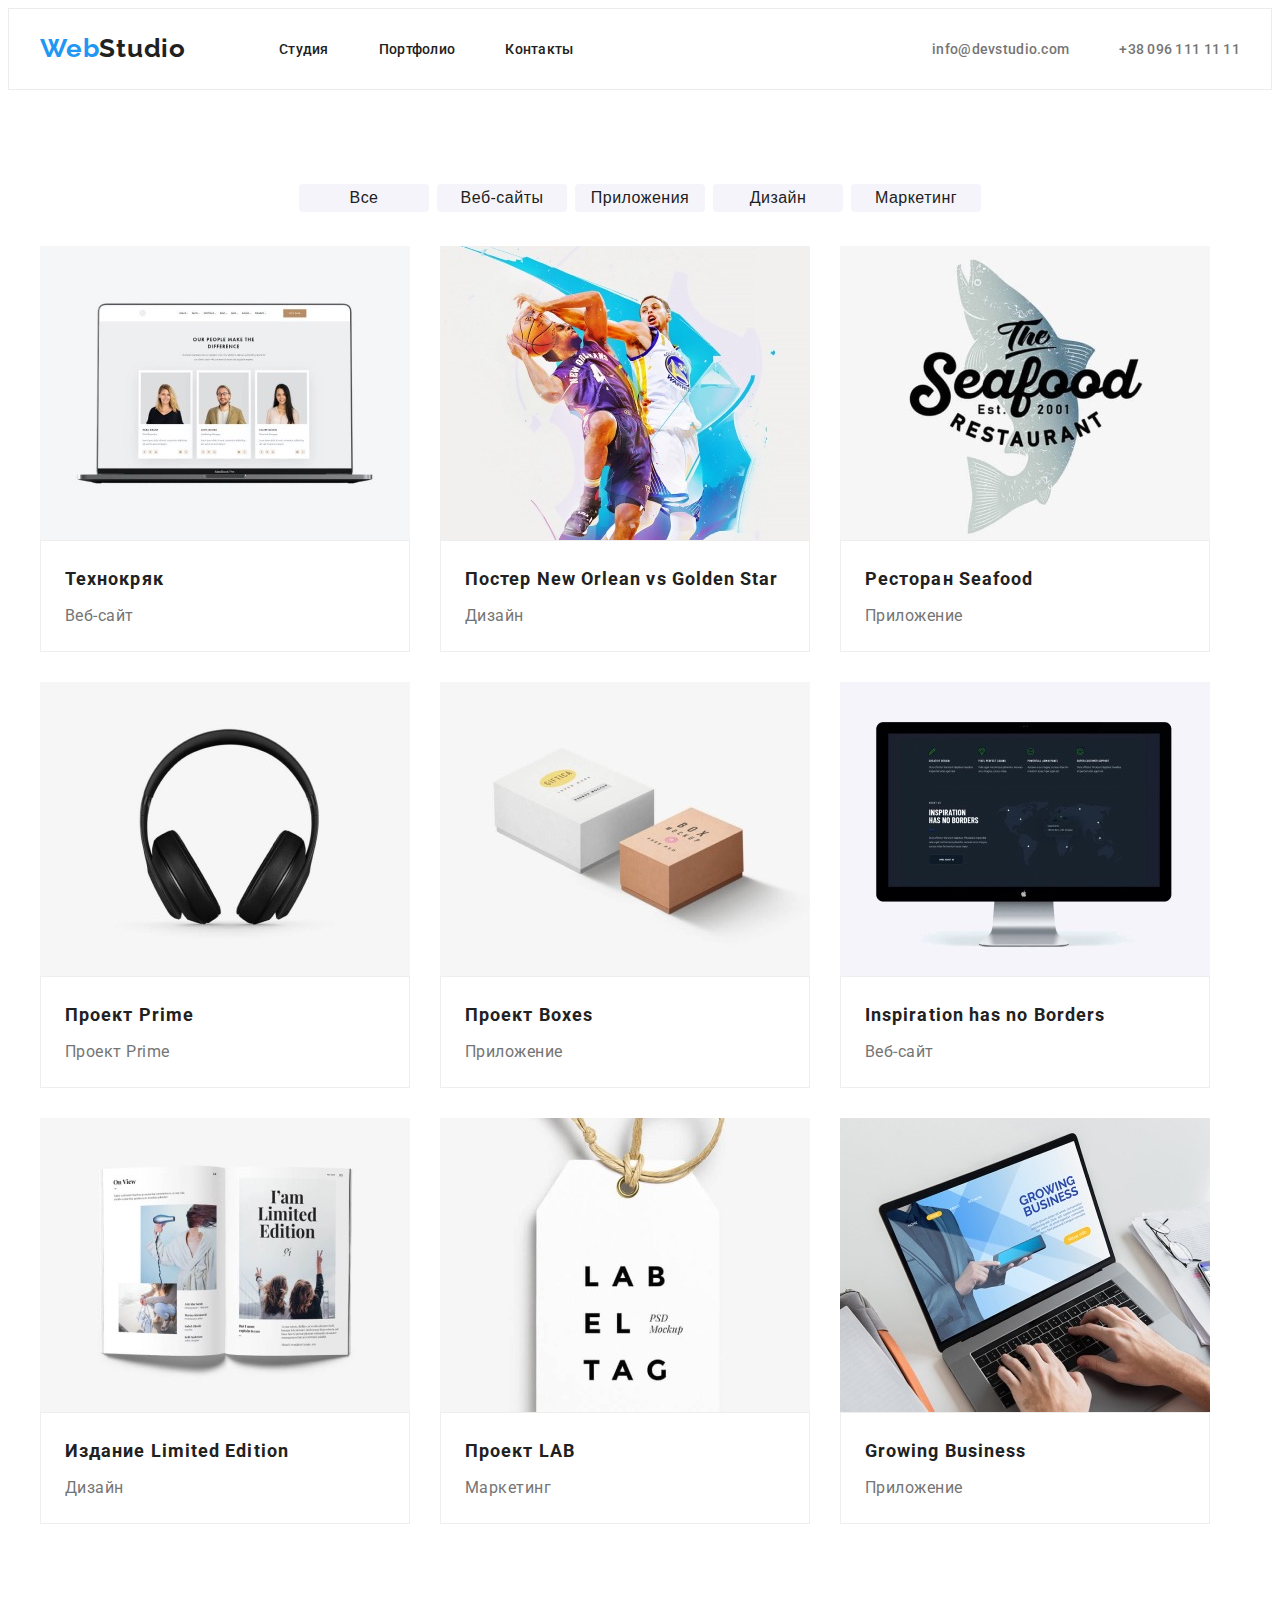
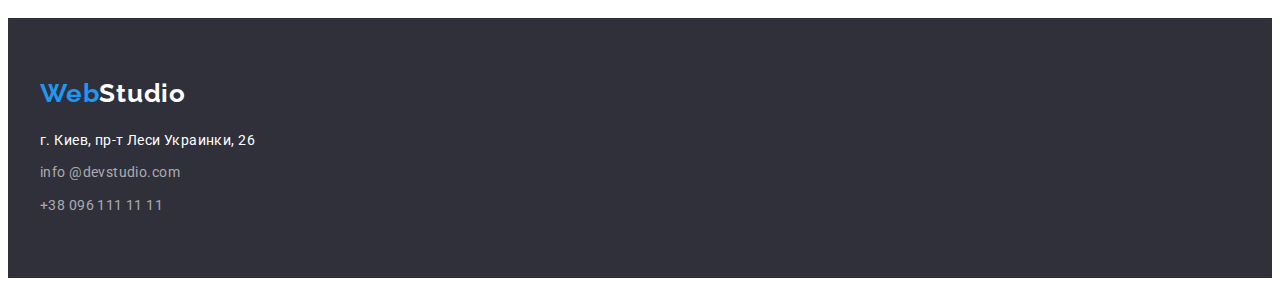
==== commit 2a952580: "Исправление ошибок" ====
--- a/portfolio.html
+++ b/portfolio.html
@@ -49,67 +49,85 @@
        
         <ul class="list-portfolio">
             <li class="flex-element">
+                <a href="" class="flex-element-link">
             <img src="images/web-site.jpg" alt="Ноутбук с открытым веб-сайтом" width="370">
             <div class="portfolio-text">
                     <h2 class="hero-subtitle">Технокряк</h2>
                     <p class="hero-text">Веб-сайт</p>
                     </div>
+                    </a>
             </li>
             <li class="flex-element">
+                <a href="" class="flex-element-link">
                 <img src="images/basketball.jpg" alt="играют в баскетбол" width="370">
                 <div class="portfolio-text">
                     <h2 class="hero-subtitle">Постер New Orlean vs Golden Star</h2>
                         <p class="hero-text">Дизайн</p>
                 </div>
+                </a>
             </li>
             <li class="flex-element">
+                <a href="" class="flex-element-link">
                 <img src="images/fish.jpg " alt="постер рыбного ресторана" width="370">
                 <div class="portfolio-text">
                     <h2 class="hero-subtitle">Ресторан Seafood</h2>
                     <p class="hero-text">Приложение</p>
                 </div>
+                </a>
             </li>
             <li class="flex-element">
+                <a href="" class="flex-element-link">
                 <img src="images/headphones.jpg" alt="наушники" width="370">
                 <div class="portfolio-text">
                     <h2 class="hero-subtitle">Проект Prime</h2>
                     <p class="hero-text">Проект Prime</p>
                 </div>
+                </a>
             </li>
             <li class="flex-element">
+                <a href="" class="flex-element-link">
                 <img src="images/box.jpg" alt="ящики" width="370">
                 <div class="portfolio-text">
                     <h2 class="hero-subtitle">Проект Boxes</h2>
                     <p class="hero-text">Приложение</p>
                 </div>
+                </a>
             </li>
             <li class="flex-element">
+                <a href="" class="flex-element-link">
                 <img src="images/screen.jpg" alt="экран с веб-сайтом" width="370">
                 <div class="portfolio-text">
                     <h2 class="hero-subtitle" lang="en">Inspiration has no Borders</h2>
                     <p class="hero-text">Веб-сайт</p>
                 </div>
+                </a>
             </li>
             <li class="flex-element">
                 <img src="images/magazine.jpg" alt="журнал" width="370">
+                <a href="" class="flex-element-link">
                 <div class="portfolio-text">
                     <h2 class="hero-subtitle">Издание Limited Edition</h2>
                     <p class="hero-text">Дизайн</p>
                 </div>
+                </a>
             </li>
             <li class="flex-element">
                 <img src="images/label.jpg" alt="етикетка" width="370">
+                <a href="" class="flex-element-link">
                 <div class="portfolio-text">
                     <h2 class="hero-subtitle">Проект LAB</h2>
                     <p class="hero-text">Маркетинг</p>
                 </div>
+                </a>
             </li>
             <li class="flex-element">
                 <img src="images/laptop.jpg" alt="ноутбук" width="370">
+                <a href="" class="flex-element-link">
                 <div class="portfolio-text">
                     <h2 class="hero-subtitle" lang="en">Growing Business</h2>
                     <p class="hero-text">Приложение</p>
                 </div>
+                </a>
             </li>
         </ul>
 
--- a/css/styles.css
+++ b/css/styles.css
@@ -289,6 +289,7 @@
 } */
 
 .main {
+  padding-top: 94px;
   padding-bottom: 94px;
   background-color: #f5f4fa;
 }
@@ -303,11 +304,15 @@
   padding: 30px;
 }
 .main-title {
-  padding-top: 94px;
   margin-bottom: 50px;
   text-align: center;
 }
-
+.main-element {
+  background-color: #ffffff;
+  box-shadow: 0px 1px 3px rgba(0, 0, 0, 0.12), 0px 1px 1px rgba(0, 0, 0, 0.14),
+    0px 2px 1px rgba(0, 0, 0, 0.2);
+  border-radius: 0px 0px 4px 4px;
+}
 /*------------------MAIN-------------------*/
 /*--------------------FOOTER----------------------*/
 .footer {
@@ -362,11 +367,6 @@
   color: var(--accent-color);
 }
 
-.container-footer {
-  padding-top: 60px;
-  padding-bottom: 60px;
-}
-
 .adress {
   font-style: normal;
   margin-bottom: 9px;
@@ -374,10 +374,15 @@
 .adress:last-child {
   margin-bottom: 0px;
 }
+.footer {
+  padding-top: 60px;
+  padding-bottom: 60px;
+}
+
+/* .main-btn: */
 /*--------------------FOOTER----------------------*/
 
 /*---------------PORTOFOLIO--------------*/
-
 .main-btn {
   font-weight: 500;
   font-size: 16px;
@@ -393,7 +398,8 @@
 }
 .main-btn:focus,
 .main-btn:hover {
-  color: var(--accent-color);
+  color: var(--main-btn-color);
+  background-color: var(--accent-color);
 }
 
 .hero-subtitle {
@@ -466,4 +472,12 @@
 .link-footer {
   display: block;
   margin-bottom: 20px;
-}
+  text-decoration: none;
+}
+img {
+  max-width: 100%;
+  height: auto;
+}
+.flex-element-link {
+  text-decoration: none;
+}
